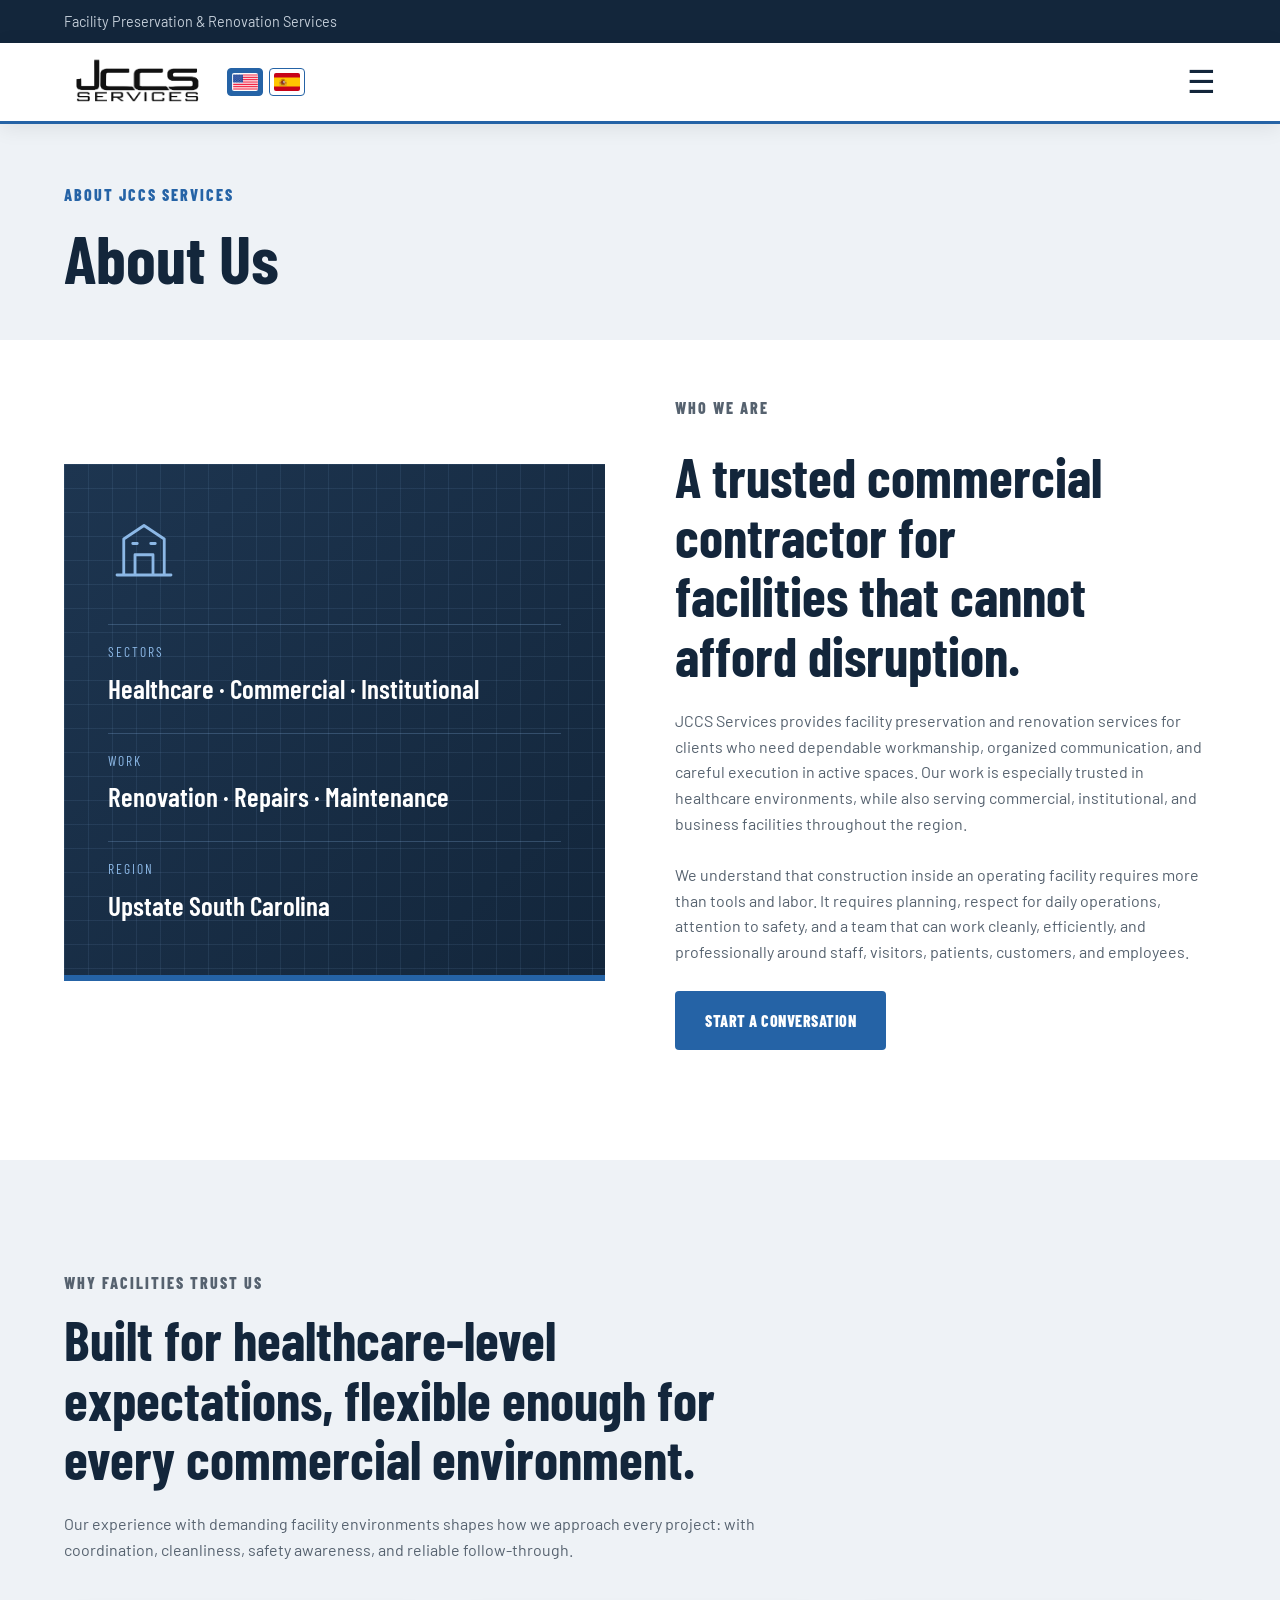
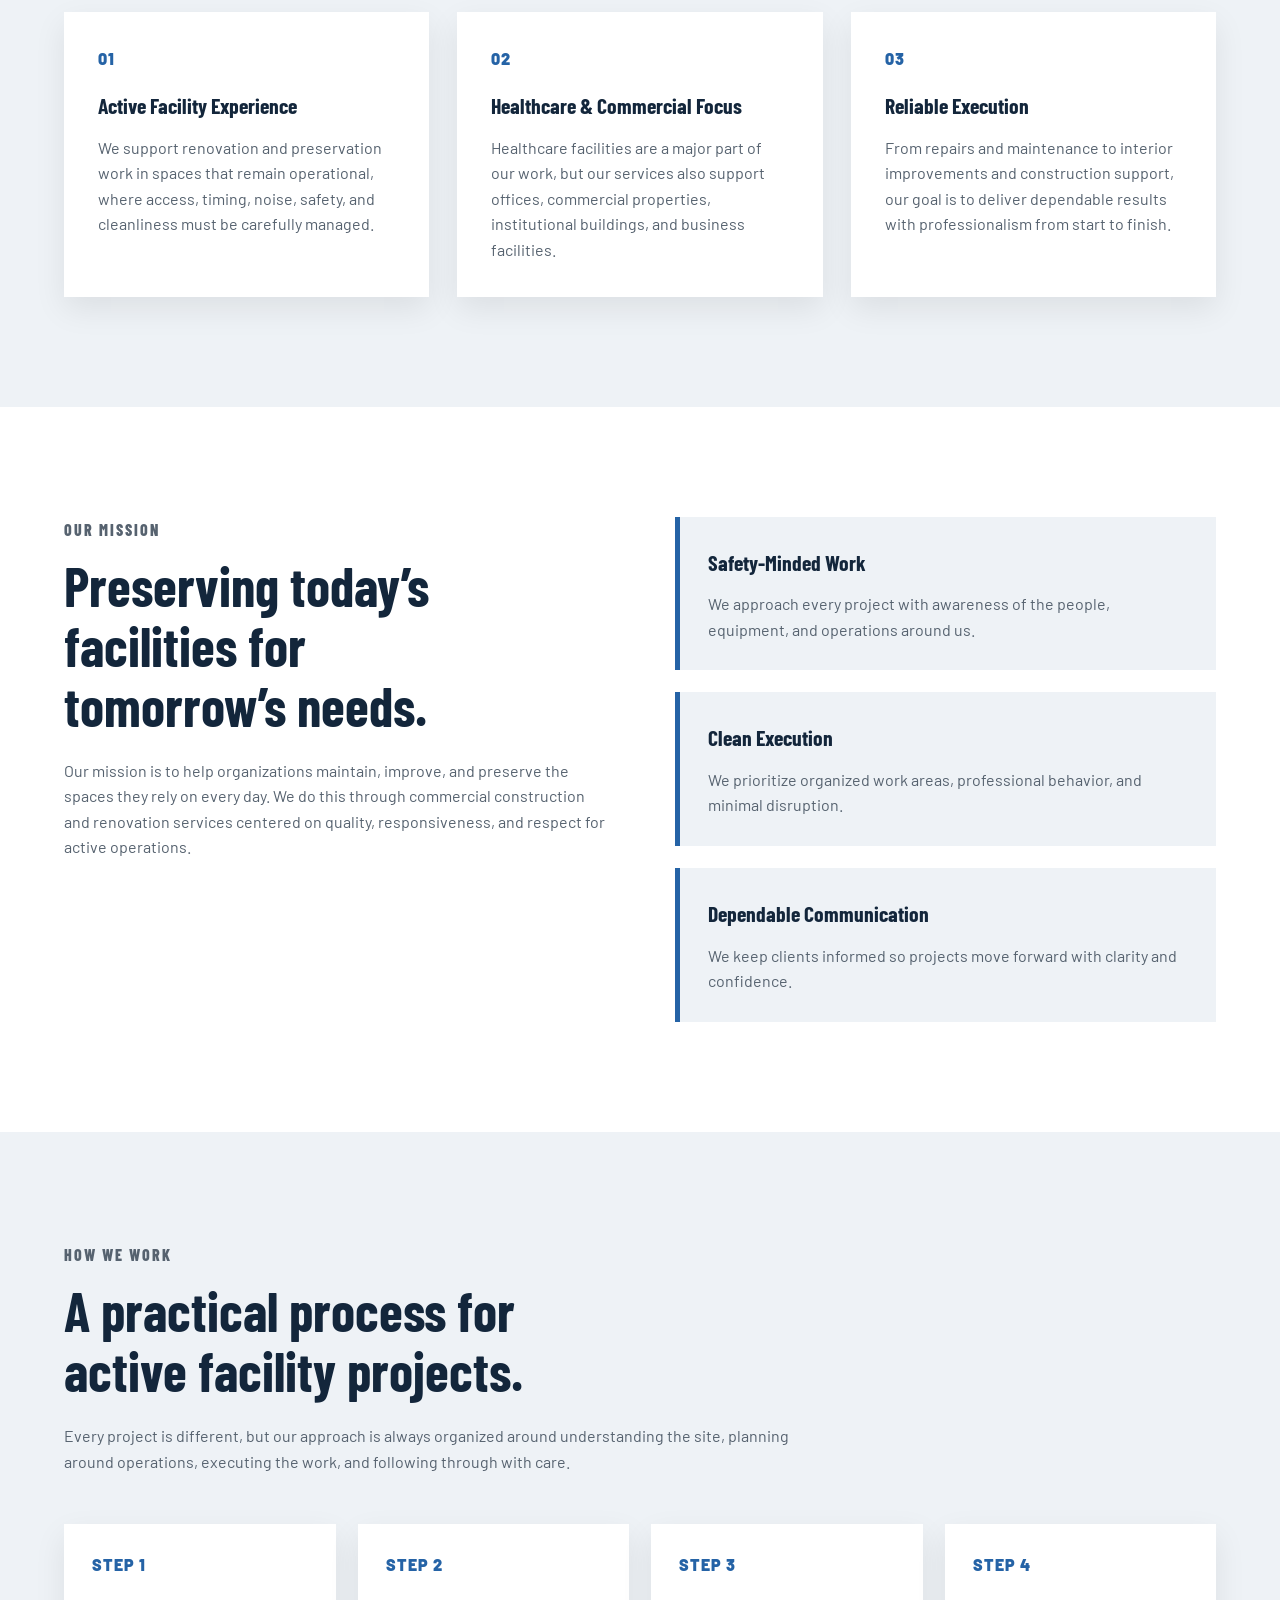
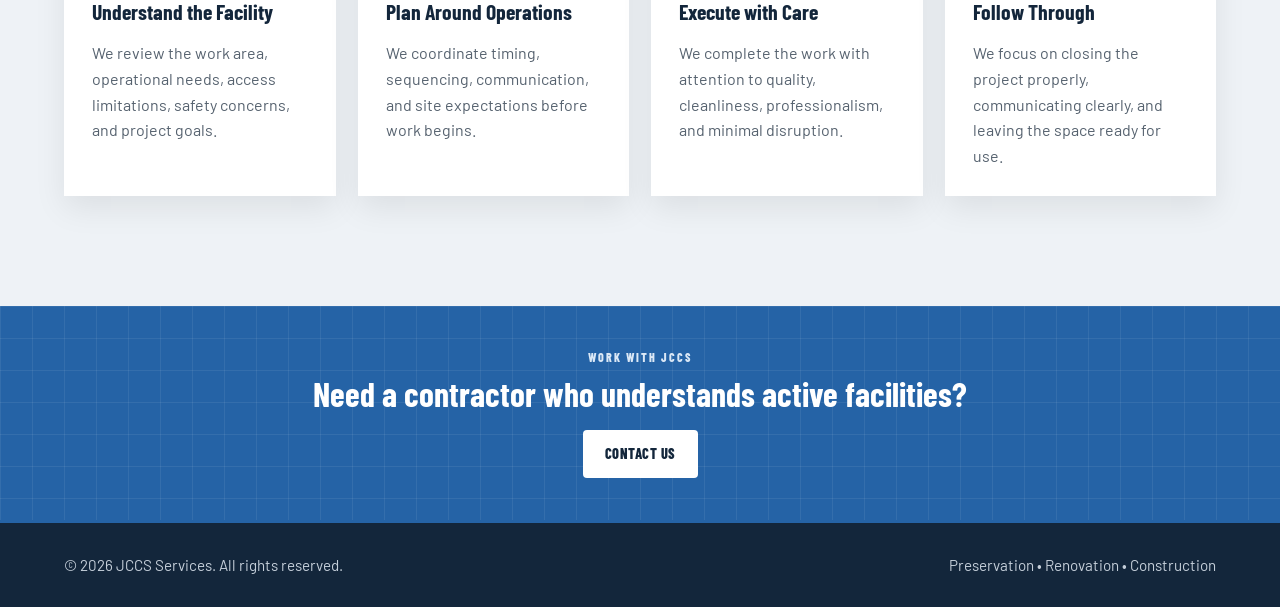
==== about/index.html @ e644e7e0 "Clean page URLs: /about/, /services/, /projects/, /contact/ Move each page into its own folder as in" ====
<!DOCTYPE html>
<html lang="en">
<head>
    <meta charset="UTF-8">
    <meta http-equiv="X-UA-Compatible" content="IE=edge">
    <meta name="viewport" content="width=device-width, initial-scale=1.0">
    <meta name="description" content="Learn about JCCS Services, a South Carolina commercial contractor specializing in facility preservation, renovation, and construction support for healthcare, commercial, and institutional clients.">
    <title>About | JCCS Services</title>
    <link rel="preconnect" href="https://fonts.googleapis.com">
    <link rel="preconnect" href="https://fonts.gstatic.com" crossorigin>
    <link rel="stylesheet" href="https://fonts.googleapis.com/css2?family=Barlow:wght@400;500;600&family=Barlow+Condensed:wght@600;700&display=swap">
    <link rel="stylesheet" href="/css/style.css">
</head>
<body>

    <!-- Top Bar -->
    <div class="top-bar">
        <div class="container top-bar-content">
            <p data-en="Facility Preservation & Renovation Services" data-es="Servicios de Preservación y Renovación de Instalaciones">Facility Preservation & Renovation Services</p>
        </div>
    </div>

    <!-- Header / Navigation -->
    <header class="site-header">
        <div class="container nav-wrapper">
            <div class="brand-area" style="display: flex; align-items: center; gap: 18px;">
                <a href="/" class="logo">
                    <img src="/imagenes/logo_jccs.jpg" alt="JCCS Services logo">
                </a>

                <div class="language-switcher" aria-label="Language selector" style="display: flex; align-items: center; gap: 6px;">
                    <button type="button" class="language-btn active" data-lang="en" aria-label="Switch to English" style="border: 1px solid #2563a6; background: #2563a6; padding: 4px; cursor: pointer; border-radius: 4px; display: flex; align-items: center; justify-content: center;">
                        <img src="/imagenes/us_flag.png" alt="English" style="width: 26px; height: 18px; object-fit: cover; display: block; border-radius: 2px;">
                    </button>
                    <button type="button" class="language-btn" data-lang="es" aria-label="Cambiar a español" style="border: 1px solid #2563a6; background: #ffffff; padding: 4px; cursor: pointer; border-radius: 4px; display: flex; align-items: center; justify-content: center;">
                        <img src="/imagenes/spain_flag.png" alt="Español" style="width: 26px; height: 18px; object-fit: cover; display: block; border-radius: 2px;">
                    </button>
                </div>
            </div>

            <nav class="nav-menu" id="nav-menu">
                <a href="/about/" class="active" data-en="About" data-es="Nosotros">About</a>
                <a href="/services/" data-en="Services" data-es="Servicios">Services</a>
                <a href="/projects/" data-en="Projects" data-es="Proyectos">Projects</a>
                <a href="/contact/" data-en="Contact" data-es="Contacto">Contact</a>
            </nav>

            <button class="menu-toggle" id="menu-toggle" aria-label="Open navigation menu">
                ☰
            </button>
        </div>
    </header>
    
    <main>
        <!-- About Page Title -->
        <section class="page-title-section about-title-section">
            <div class="container page-title-content">
                <p class="section-label" data-en="About JCCS Services" data-es="Sobre JCCS Services">About JCCS Services</p>
                <h1 data-en="About Us" data-es="Sobre Nosotros">About Us</h1>
            </div>
        </section>
        <!-- Company Overview -->
        <section class="section about-company-section">
            <div class="container two-column">
                <div class="image-block">
                <div class="facility-panel" aria-hidden="true">
                    <svg class="facility-panel-icon" viewBox="0 0 64 64" fill="none" stroke="currentColor" stroke-width="2.5" stroke-linecap="round" stroke-linejoin="round"><path d="M8 56h48M14 56V24l18-12 18 12v32M24 56V38h16v18M22 28h4M38 28h4"/></svg>
                    <dl>
                        <div><dt data-en="Sectors" data-es="Sectores">Sectors</dt><dd data-en="Healthcare · Commercial · Institutional" data-es="Salud · Comercial · Institucional">Healthcare · Commercial · Institutional</dd></div>
                        <div><dt data-en="Work" data-es="Trabajos">Work</dt><dd data-en="Renovation · Repairs · Maintenance" data-es="Renovación · Reparaciones · Mantenimiento">Renovation · Repairs · Maintenance</dd></div>
                        <div><dt data-en="Region" data-es="Región">Region</dt><dd data-en="Upstate South Carolina" data-es="Upstate de Carolina del Sur">Upstate South Carolina</dd></div>
                    </dl>
                </div>
                </div>

                <div class="text-block">
                    <p class="section-label" data-en="Who We Are" data-es="Quiénes Somos">Who We Are</p>
                    <h2 data-en="A trusted commercial contractor for facilities that cannot afford disruption." data-es="Un contratista comercial confiable para instalaciones que no pueden permitirse interrupciones.">A trusted commercial contractor for facilities that cannot afford disruption.</h2>
                    <p data-en="JCCS Services provides facility preservation and renovation services for clients who need dependable workmanship, organized communication, and careful execution in active spaces. Our work is especially trusted in healthcare environments, while also serving commercial, institutional, and business facilities throughout the region." data-es="JCCS Services ofrece servicios de preservación y renovación de instalaciones para clientes que necesitan trabajo confiable, comunicación organizada y ejecución cuidadosa en espacios activos. Nuestro trabajo es especialmente valorado en entornos de salud, mientras también servimos instalaciones comerciales, institucionales y empresariales en toda la región.">
                        JCCS Services provides facility preservation and renovation services for clients who need
                        dependable workmanship, organized communication, and careful execution in active spaces.
                        Our work is especially trusted in healthcare environments, while also serving commercial,
                        institutional, and business facilities throughout the region.
                    </p>
                    <p data-en="We understand that construction inside an operating facility requires more than tools and labor. It requires planning, respect for daily operations, attention to safety, and a team that can work cleanly, efficiently, and professionally around staff, visitors, patients, customers, and employees." data-es="Entendemos que la construcción dentro de una instalación en operación requiere más que herramientas y mano de obra. Requiere planeación, respeto por las operaciones diarias, atención a la seguridad y un equipo que pueda trabajar de forma limpia, eficiente y profesional alrededor de personal, visitantes, pacientes, clientes y empleados.">
                        We understand that construction inside an operating facility requires more than tools and labor.
                        It requires planning, respect for daily operations, attention to safety, and a team that can work
                        cleanly, efficiently, and professionally around staff, visitors, patients, customers, and employees.
                    </p>
                    <a href="/contact/" class="btn btn-primary" data-en="Start a Conversation" data-es="Iniciar una Conversación">Start a Conversation</a>
                </div>
            </div>
        </section>

        <!-- Positioning / Proof -->
        <section class="section about-proof-section">
            <div class="container">
                <div class="section-heading">
                    <p class="section-label" data-en="Why Facilities Trust Us" data-es="Por Qué las Instalaciones Confían en Nosotros">Why Facilities Trust Us</p>
                    <h2 data-en="Built for healthcare-level expectations, flexible enough for every commercial environment." data-es="Preparados para expectativas de nivel hospitalario, con flexibilidad para todo entorno comercial.">Built for healthcare-level expectations, flexible enough for every commercial environment.</h2>
                    <p data-en="Our experience with demanding facility environments shapes how we approach every project: with coordination, cleanliness, safety awareness, and reliable follow-through." data-es="Nuestra experiencia en entornos exigentes define cómo abordamos cada proyecto: con coordinación, limpieza, conciencia de seguridad y seguimiento confiable.">
                        Our experience with demanding facility environments shapes how we approach every project:
                        with coordination, cleanliness, safety awareness, and reliable follow-through.
                    </p>
                </div>

                <div class="about-proof-grid">
                    <article class="about-proof-card">
                        <span>01</span>
                        <h3 data-en="Active Facility Experience" data-es="Experiencia en Instalaciones Activas">Active Facility Experience</h3>
                        <p data-en="We support renovation and preservation work in spaces that remain operational, where access, timing, noise, safety, and cleanliness must be carefully managed." data-es="Apoyamos trabajos de renovación y preservación en espacios que siguen operando, donde el acceso, los tiempos, el ruido, la seguridad y la limpieza deben manejarse cuidadosamente.">
                            We support renovation and preservation work in spaces that remain operational, where access,
                            timing, noise, safety, and cleanliness must be carefully managed.
                        </p>
                    </article>

                    <article class="about-proof-card">
                        <span>02</span>
                        <h3 data-en="Healthcare & Commercial Focus" data-es="Enfoque en Salud y Espacios Comerciales">Healthcare & Commercial Focus</h3>
                        <p data-en="Healthcare facilities are a major part of our work, but our services also support offices, commercial properties, institutional buildings, and business facilities." data-es="Las instalaciones de salud son una parte importante de nuestro trabajo, pero nuestros servicios también apoyan oficinas, propiedades comerciales, edificios institucionales e instalaciones empresariales.">
                            Healthcare facilities are a major part of our work, but our services also support offices,
                            commercial properties, institutional buildings, and business facilities.
                        </p>
                    </article>

                    <article class="about-proof-card">
                        <span>03</span>
                        <h3 data-en="Reliable Execution" data-es="Ejecución Confiable">Reliable Execution</h3>
                        <p data-en="From repairs and maintenance to interior improvements and construction support, our goal is to deliver dependable results with professionalism from start to finish." data-es="Desde reparaciones y mantenimiento hasta mejoras interiores y apoyo en construcción, nuestro objetivo es entregar resultados confiables con profesionalismo de principio a fin.">
                            From repairs and maintenance to interior improvements and construction support, our goal is
                            to deliver dependable results with professionalism from start to finish.
                        </p>
                    </article>
                </div>
            </div>
        </section>

        <!-- Mission / Values -->
        <section class="section mission-section">
            <div class="container mission-grid">
                <div>
                    <p class="section-label" data-en="Our Mission" data-es="Nuestra Misión">Our Mission</p>
                    <h2 data-en="Preserving today’s facilities for tomorrow’s needs." data-es="Preservamos las instalaciones de hoy para las necesidades del mañana.">Preserving today’s facilities for tomorrow’s needs.</h2>
                    <p data-en="Our mission is to help organizations maintain, improve, and preserve the spaces they rely on every day. We do this through commercial construction and renovation services centered on quality, responsiveness, and respect for active operations." data-es="Nuestra misión es ayudar a las organizaciones a mantener, mejorar y preservar los espacios de los que dependen cada día. Lo hacemos mediante servicios de construcción y renovación comercial centrados en calidad, capacidad de respuesta y respeto por las operaciones activas.">
                        Our mission is to help organizations maintain, improve, and preserve the spaces they rely on
                        every day. We do this through commercial construction and renovation services centered on
                        quality, responsiveness, and respect for active operations.
                    </p>
                </div>

                <div class="values-list">
                    <article>
                        <h3 data-en="Safety-Minded Work" data-es="Trabajo Enfocado en la Seguridad">Safety-Minded Work</h3>
                        <p data-en="We approach every project with awareness of the people, equipment, and operations around us." data-es="Abordamos cada proyecto con conciencia de las personas, equipos y operaciones que nos rodean.">We approach every project with awareness of the people, equipment, and operations around us.</p>
                    </article>

                    <article>
                        <h3 data-en="Clean Execution" data-es="Ejecución Limpia">Clean Execution</h3>
                        <p data-en="We prioritize organized work areas, professional behavior, and minimal disruption." data-es="Priorizamos áreas de trabajo organizadas, comportamiento profesional y mínima interrupción.">We prioritize organized work areas, professional behavior, and minimal disruption.</p>
                    </article>

                    <article>
                        <h3 data-en="Dependable Communication" data-es="Comunicación Confiable">Dependable Communication</h3>
                        <p data-en="We keep clients informed so projects move forward with clarity and confidence." data-es="Mantenemos a los clientes informados para que los proyectos avancen con claridad y confianza.">We keep clients informed so projects move forward with clarity and confidence.</p>
                    </article>
                </div>
            </div>
        </section>

        <!-- Process -->
        <section class="section process-section">
            <div class="container">
                <div class="section-heading">
                    <p class="section-label" data-en="How We Work" data-es="Cómo Trabajamos">How We Work</p>
                    <h2 data-en="A practical process for active facility projects." data-es="Un proceso práctico para proyectos en instalaciones activas.">A practical process for active facility projects.</h2>
                    <p data-en="Every project is different, but our approach is always organized around understanding the site, planning around operations, executing the work, and following through with care." data-es="Cada proyecto es diferente, pero nuestro enfoque siempre se organiza alrededor de entender el sitio, planear alrededor de las operaciones, ejecutar el trabajo y hacer seguimiento con cuidado.">
                        Every project is different, but our approach is always organized around understanding the site,
                        planning around operations, executing the work, and following through with care.
                    </p>
                </div>

                <div class="process-grid">
                    <article class="process-step">
                        <span data-en="Step 1" data-es="Paso 1">Step 1</span>
                        <h3 data-en="Understand the Facility" data-es="Entender la Instalación">Understand the Facility</h3>
                        <p data-en="We review the work area, operational needs, access limitations, safety concerns, and project goals." data-es="Revisamos el área de trabajo, las necesidades operativas, las limitaciones de acceso, las preocupaciones de seguridad y los objetivos del proyecto.">We review the work area, operational needs, access limitations, safety concerns, and project goals.</p>
                    </article>

                    <article class="process-step">
                        <span data-en="Step 2" data-es="Paso 2">Step 2</span>
                        <h3 data-en="Plan Around Operations" data-es="Planear Alrededor de las Operaciones">Plan Around Operations</h3>
                        <p data-en="We coordinate timing, sequencing, communication, and site expectations before work begins." data-es="Coordinamos tiempos, secuencia, comunicación y expectativas del sitio antes de iniciar el trabajo.">We coordinate timing, sequencing, communication, and site expectations before work begins.</p>
                    </article>

                    <article class="process-step">
                        <span data-en="Step 3" data-es="Paso 3">Step 3</span>
                        <h3 data-en="Execute with Care" data-es="Ejecutar con Cuidado">Execute with Care</h3>
                        <p data-en="We complete the work with attention to quality, cleanliness, professionalism, and minimal disruption." data-es="Completamos el trabajo con atención a la calidad, limpieza, profesionalismo y mínima interrupción.">We complete the work with attention to quality, cleanliness, professionalism, and minimal disruption.</p>
                    </article>

                    <article class="process-step">
                        <span data-en="Step 4" data-es="Paso 4">Step 4</span>
                        <h3 data-en="Follow Through" data-es="Hacer Seguimiento">Follow Through</h3>
                        <p data-en="We focus on closing the project properly, communicating clearly, and leaving the space ready for use." data-es="Nos enfocamos en cerrar el proyecto correctamente, comunicar con claridad y dejar el espacio listo para su uso.">We focus on closing the project properly, communicating clearly, and leaving the space ready for use.</p>
                    </article>
                </div>
            </div>
        </section>

        <!-- CTA -->
        <section class="cta-section services-fit-cta">
            <div class="container cta-content">
                <div>
                    <p class="section-label" data-en="Work With JCCS" data-es="Trabaje con JCCS">Work With JCCS</p>
                    <h2 data-en="Need a contractor who understands active facilities?" data-es="¿Necesita un contratista que entienda instalaciones activas?">Need a contractor who understands active facilities?</h2>
                    <a href="/contact/" class="btn btn-primary" data-en="Contact Us" data-es="Contáctenos">Contact Us</a>
                </div>
            </div>
        </section>
    </main>

    <!-- Footer -->
    <footer class="site-footer">
        <div class="container footer-content">
            <p data-en="© 2026 JCCS Services. All rights reserved." data-es="© 2026 JCCS Services. Todos los derechos reservados.">&copy; 2026 JCCS Services. All rights reserved.</p>
            <p data-en="Preservation • Renovation • Construction" data-es="Preservación • Renovación • Construcción">Preservation • Renovation • Construction</p>
        </div>
    </footer>

    <script>
        const languageButtons = document.querySelectorAll('.language-btn');
        const translatableElements = document.querySelectorAll('[data-en][data-es]');

        function setLanguage(language) {
            document.documentElement.lang = language;

            translatableElements.forEach((element) => {
                element.textContent = element.dataset[language];
            });

            languageButtons.forEach((button) => {
                const isActive = button.dataset.lang === language;
                button.classList.toggle('active', isActive);
                button.style.background = isActive ? '#2563a6' : '#ffffff';
            });

            localStorage.setItem('jccs-language', language);
        }

        languageButtons.forEach((button) => {
            button.addEventListener('click', () => {
                setLanguage(button.dataset.lang);
            });
        });

        setLanguage(localStorage.getItem('jccs-language') || 'en');
    </script>

    <script src="/js/main.js"></script>
</body>
</html>
---- css/style.css ----
/* ================================
   JCCS Services Website Styles
   Theme: structural-steel blue + concrete gray
   ================================ */

:root {
    --navy: #13263b;         /* dark bands, headings, footer */
    --navy-2: #1d3550;       /* raised surfaces on dark */
    --accent: #2563a6;       /* steel blue: buttons, labels, rules */
    --accent-hover: #1c4f87;
    --accent-on-dark: #8cb8e6; /* blue that stays readable on navy */
    --text: #1f2a36;
    --muted: #56626f;
    --steel-light: #c4ced9;
    --line: #dde3ea;
    --surface: #eef2f6;      /* concrete gray section background */
    --font-body: "Barlow", "Helvetica Neue", Arial, sans-serif;
    --font-display: "Barlow Condensed", "Arial Narrow", Arial, sans-serif;
}

* {
    margin: 0;
    padding: 0;
    box-sizing: border-box;
}

html {
    scroll-behavior: smooth;
}

body {
    font-family: var(--font-body);
    color: var(--text);
    background-color: #ffffff;
    line-height: 1.6;
}

img {
    max-width: 100%;
    display: block;
}

a {
    color: inherit;
}

.container {
    width: min(1180px, 90%);
    margin: 0 auto;
}

/* ================================
   Top Bar
   ================================ */

.top-bar {
    background-color: var(--navy);
    color: #ffffff;
    font-size: 0.9rem;
    padding: 10px 0;
}

.top-bar-content {
    display: flex;
    justify-content: space-between;
    align-items: center;
    gap: 20px;
}

/* ================================
   Header / Navigation
   ================================ */

.site-header {
    position: sticky;
    top: 0;
    z-index: 1000;
    background-color: #ffffff;
    box-shadow: 0 4px 20px rgba(0, 0, 0, 0.08);
}

.nav-wrapper {
    min-height: 78px;
    display: flex;
    align-items: center;
    justify-content: space-between;
    gap: 30px;
}

.logo {
    display: flex;
    align-items: center;
    text-decoration: none;
}

.logo img {
    height: 52px;
    width: auto;
    display: block;
}

.nav-menu {
    display: flex;
    align-items: center;
    gap: 28px;
}

.nav-menu a {
    color: var(--text);
    text-decoration: none;
    font-weight: 700;
    font-size: 0.95rem;
    transition: color 0.25s ease;
}

.nav-menu a:hover,
.nav-menu a.active {
    color: var(--accent);
}

.nav-menu .portal-link {
    color: var(--navy);
    background-color: var(--accent);
    border: 2px solid var(--accent);
    padding: 10px 18px;
    border-radius: 4px;
    box-shadow: 0 4px 12px rgba(37, 99, 166, 0.25);
}

.nav-menu .portal-link:hover {
    color: #ffffff;
    background-color: var(--navy);
    border-color: var(--navy);
}

.menu-toggle {
    display: none;
    background: none;
    border: none;
    color: var(--navy);
    font-size: 2rem;
    cursor: pointer;
}

/* ================================
   Buttons
   ================================ */

.btn {
    display: inline-block;
    padding: 15px 28px;
    border-radius: 4px;
    border: 2px solid transparent;
    font-weight: 800;
    text-decoration: none;
    cursor: pointer;
    transition: all 0.25s ease;
}

.btn-primary {
    background-color: var(--accent);
    color: var(--navy);
}

.btn-primary:hover {
    background-color: var(--accent-hover);
    color: var(--navy);
}

.btn-secondary {
    background-color: transparent;
    color: #ffffff;
    border-color: #ffffff;
}

.btn-secondary:hover {
    background-color: #ffffff;
    color: var(--navy);
}

/* ================================
   Hero Sections
   ================================ */

.hero {
    position: relative;
    min-height: 0;
    padding-block: 120px 130px;
    display: flex;
    align-items: center;
    color: #ffffff;
    background:
        linear-gradient(rgba(140, 184, 230, 0.08) 1px, transparent 1px) 0 0 / 40px 40px,
        linear-gradient(90deg, rgba(140, 184, 230, 0.08) 1px, transparent 1px) 0 0 / 40px 40px,
        radial-gradient(ellipse at 85% 20%, rgba(37, 99, 166, 0.45), transparent 60%),
        var(--navy);
}

.hero-content {
    max-width: 760px;
}

.eyebrow,
.section-label {
    color: var(--accent);
    font-weight: 800;
    text-transform: uppercase;
    letter-spacing: 1.5px;
    margin-bottom: 14px;
}

.hero h1 {
    font-size: clamp(2.8rem, 6vw, 5rem);
    line-height: 1.05;
    margin-bottom: 24px;
    max-width: 850px;
}

.hero p:not(.eyebrow) {
    max-width: 640px;
    color: var(--line);
    font-size: 1.15rem;
    margin-bottom: 34px;
}

.hero-buttons {
    display: flex;
    flex-wrap: wrap;
    gap: 16px;
}

.page-hero {
    min-height: 0;
    padding-block: 90px;
    display: flex;
    align-items: center;
    color: #ffffff;
    background:
        linear-gradient(rgba(140, 184, 230, 0.08) 1px, transparent 1px) 0 0 / 40px 40px,
        linear-gradient(90deg, rgba(140, 184, 230, 0.08) 1px, transparent 1px) 0 0 / 40px 40px,
        radial-gradient(ellipse at 85% 20%, rgba(37, 99, 166, 0.45), transparent 60%),
        var(--navy);
}

.page-hero-content {
    max-width: 850px;
}

.page-hero h1 {
    font-size: clamp(2.7rem, 6vw, 4.8rem);
    line-height: 1.05;
    margin-bottom: 24px;
}

.page-hero p:not(.eyebrow) {
    max-width: 720px;
    color: var(--line);
    font-size: 1.15rem;
}

/* ================================
   Trusted Clients
   ================================ */

.trusted-clients {
    position: relative;
    z-index: 5;
    background-color: #ffffff;
    padding: 95px 0 105px;
    border-bottom: 1px solid var(--line);
    overflow: hidden;
}

.trusted-clients-content {
    text-align: center;
}

.trusted-clients .section-label {
    margin-bottom: 18px;
}

.trusted-clients h2 {
    max-width: 980px;
    margin: 0 auto 20px;
    color: var(--navy);
    font-size: clamp(2.1rem, 4.8vw, 4.2rem);
    line-height: 1.05;
    letter-spacing: -2px;
}

.trusted-clients-content > p:not(.section-label) {
    max-width: 850px;
    margin: 0 auto 64px;
    color: var(--muted);
    font-size: 1.15rem;
    line-height: 1.7;
}

 .client-logo-carousel {
    width: 100%;
    overflow: hidden;
    position: relative;
    padding: 12px 0;
}

.client-logo-carousel::before,
.client-logo-carousel::after {
    content: "";
    position: absolute;
    top: 0;
    width: 90px;
    height: 100%;
    z-index: 2;
    pointer-events: none;
}

.client-logo-carousel::before {
    left: 0;
    background: linear-gradient(to right, #ffffff, rgba(255, 255, 255, 0));
}

.client-logo-carousel::after {
    right: 0;
    background: linear-gradient(to left, #ffffff, rgba(255, 255, 255, 0));
}

.client-logo-track {
    display: flex;
    align-items: center;
    gap: clamp(34px, 5vw, 72px);
    width: max-content;
    animation: client-logo-scroll 30s linear infinite;
}

.client-logo-carousel:hover .client-logo-track {
    animation-play-state: paused;
}

.client-logo-item {
    flex: 0 0 auto;
    width: 190px;
    height: 92px;
    display: flex;
    align-items: center;
    justify-content: center;
    padding: 18px 22px;
    background-color: #ffffff;
    border: 1px solid var(--line);
    border-radius: 12px;
    box-shadow: 0 10px 24px rgba(0, 0, 0, 0.06);
}

.client-logo-item img {
    max-width: 100%;
    max-height: 58px;
    width: auto;
    height: auto;
    object-fit: contain;
    opacity: 1;
    transition: transform 0.25s ease;
}

.client-logo-item:hover img {
    transform: scale(1.04);
}

@keyframes client-logo-scroll {
    from {
        transform: translateX(0);
    }

    to {
        transform: translateX(-50%);
    }
}

/* ================================
   General Sections
   ================================ */

.section {
    padding: 110px 0;
}

.section-heading {
    max-width: 760px;
    margin-bottom: 50px;
}

.section-heading h2,
.text-block h2,
.cta-content h2,
.mission-grid h2 {
    font-size: clamp(2.1rem, 5vw, 3.4rem);
    line-height: 1.1;
    margin-bottom: 22px;
    color: var(--navy);
}

.section-heading p,
.text-block p,
.mission-grid p {
    color: var(--muted);
}

.two-column {
    display: grid;
    grid-template-columns: 1fr 1fr;
    gap: 70px;
    align-items: center;
}

.image-block img {
    width: 100%;
    height: 520px;
    object-fit: cover;
    border-radius: 2px;
}

.text-block p {
    margin-bottom: 26px;
}

/* ================================
   Services Preview
   ================================ */

.services-preview {
    background-color: var(--surface);
}

.cards-grid {
    display: grid;
    grid-template-columns: repeat(3, 1fr);
    gap: 28px;
}

.service-card {
    background-color: #ffffff;
    box-shadow: 0 12px 30px rgba(0, 0, 0, 0.08);
    transition: transform 0.25s ease, box-shadow 0.25s ease;
}

.service-card:hover {
    transform: translateY(-8px);
    box-shadow: 0 18px 38px rgba(0, 0, 0, 0.12);
}

.service-card img {
    width: 100%;
    height: 240px;
    object-fit: cover;
}

.card-content {
    padding: 30px;
}

.card-content h3 {
    font-size: 1.4rem;
    margin-bottom: 12px;
    color: var(--navy);
}

.card-content p {
    color: var(--muted);
}

.center-button {
    text-align: center;
    margin-top: 44px;
}

/* ================================
   Services Page
   ================================ */

.services-page-section {
    background-color: #ffffff;
}

.services-square-grid {
    display: grid;
    grid-template-columns: repeat(3, 1fr);
    gap: 28px;
}

.service-square {
    min-height: 210px;
    display: flex;
    align-items: flex-end;
    justify-content: flex-start;
    padding: 30px;
    background:
        linear-gradient(rgba(13, 29, 47, 0.2), rgba(13, 29, 47, 0.8)),
        linear-gradient(135deg, var(--navy-2), var(--navy));
    border: 1px solid var(--text);
    color: #ffffff;
    text-decoration: none;
    position: relative;
    overflow: hidden;
    transition: transform 0.25s ease, border-color 0.25s ease, box-shadow 0.25s ease;
}

.service-square::before {
    content: "";
    position: absolute;
    top: 0;
    left: 0;
    width: 6px;
    height: 100%;
    background-color: var(--accent);
    transform: scaleY(0);
    transform-origin: bottom;
    transition: transform 0.25s ease;
}

.service-square:hover {
    transform: translateY(-8px);
    border-color: var(--accent);
    box-shadow: 0 18px 38px rgba(0, 0, 0, 0.16);
}

.service-square:hover::before {
    transform: scaleY(1);
}

.service-square span {
    position: relative;
    z-index: 1;
    font-size: 1.45rem;
    font-weight: 900;
    line-height: 1.15;
    max-width: 220px;
}

.service-square {
    font-family: inherit;
    cursor: pointer;
    text-align: left;
}

.service-popup {
    display: none;
    margin-top: 46px;
}

.service-popup.active {
    display: block;
}

.service-popup-card {
    position: relative;
    max-width: 860px;
    margin: 0 auto;
    background-color: #ffffff;
    border-left: 6px solid var(--accent);
    box-shadow: 0 18px 42px rgba(0, 0, 0, 0.14);
    padding: 38px;
}

.service-popup-close {
    position: absolute;
    top: 18px;
    right: 18px;
    width: 38px;
    height: 38px;
    border-radius: 50%;
    border: 2px solid var(--accent);
    background-color: #ffffff;
    color: var(--navy);
    font-size: 1.6rem;
    line-height: 1;
    cursor: pointer;
    display: flex;
    align-items: center;
    justify-content: center;
    transition: background-color 0.25s ease, color 0.25s ease;
}

.service-popup-close:hover {
    background-color: var(--accent);
    color: var(--navy);
}

.service-popup-card h3 {
    color: var(--navy);
    font-size: clamp(1.8rem, 4vw, 2.8rem);
    line-height: 1.1;
    margin-bottom: 18px;
    padding-right: 42px;
}

.service-popup-card p:not(.section-label) {
    color: var(--muted);
    font-size: 1.08rem;
    max-width: 760px;
    margin-bottom: 28px;
}

.service-popup-card img {
    width: 100%;
    height: 320px;
    object-fit: cover;
    border-radius: 4px;
}

.service-details-section {
    background-color: var(--surface);
}

.service-details-grid {
    display: grid;
    grid-template-columns: repeat(2, 1fr);
    gap: 28px;
}

.service-detail-card {
    background-color: #ffffff;
    padding: 34px;
    border-left: 5px solid var(--accent);
    box-shadow: 0 12px 30px rgba(0, 0, 0, 0.08);
    scroll-margin-top: 110px;
    transition: transform 0.25s ease, box-shadow 0.25s ease;
}

.service-detail-card:hover {
    transform: translateY(-6px);
    box-shadow: 0 18px 38px rgba(0, 0, 0, 0.12);
}

.service-detail-card h3 {
    font-size: 1.45rem;
    color: var(--navy);
    margin-bottom: 12px;
}

.service-detail-card p {
    color: var(--muted);
}

.services-fit-cta .cta-content {
    justify-content: center;
    text-align: center;
}

.services-fit-cta .cta-content h2 {
    margin-bottom: 26px;
}

/* ================================
   Recent Work
   ================================ */

.recent-work-section {
    background-color: var(--surface);
}

.recent-work-grid {
    display: grid;
    grid-template-columns: repeat(3, 1fr);
    gap: 28px;
}

.recent-work-card {
    background-color: #ffffff;
    box-shadow: 0 12px 30px rgba(0, 0, 0, 0.08);
    overflow: hidden;
    transition: transform 0.25s ease, box-shadow 0.25s ease;
}

.recent-work-card:hover {
    transform: translateY(-8px);
    box-shadow: 0 18px 38px rgba(0, 0, 0, 0.12);
}

.recent-work-image {
    height: 260px;
    background-size: cover;
    background-position: center;
}

.recent-work-healthcare {
}

.recent-work-commercial {
}

.recent-work-institutional {
}

.recent-work-content {
    padding: 30px;
}

.recent-work-content span {
    display: inline-block;
    color: var(--accent);
    font-weight: 800;
    text-transform: uppercase;
    font-size: 0.8rem;
    letter-spacing: 1px;
    margin-bottom: 10px;
}

.recent-work-content h3 {
    font-size: 1.4rem;
    margin-bottom: 12px;
    color: var(--navy);
}

.recent-work-content p {
    color: var(--muted);
}

/* ================================
   Reputation / Reviews
   ================================ */

.reputation-section {
    background-color: var(--navy);
    color: #ffffff;
}

.reputation-section .light-heading h2 {
    color: var(--steel-light);
}

.reputation-section .light-heading p {
    color: #ffffff;
}

.reviews-carousel {
    max-width: 920px;
    margin: 0 auto;
    display: grid;
    grid-template-columns: 56px minmax(0, 1fr) 56px;
    align-items: center;
    gap: 22px;
}

.reviews-carousel-window {
    position: relative;
    min-height: 200px;
    grid-column: 2;
}

.review-slide {
    display: none;
    opacity: 0;
    transform: translateY(14px);
}

.review-slide.active {
    display: block;
    opacity: 1;
    transform: translateY(0);
}

.reviews-carousel .review-card {
    max-width: 720px;
    margin: 0 auto;
}

.reviews-carousel-controls {
    display: contents;
}

.review-arrow {
    width: 50px;
    height: 50px;
    border-radius: 50%;
    border: 2px solid var(--accent);
    background-color: transparent;
    color: var(--accent);
    font-size: 2rem;
    line-height: 1;
    cursor: pointer;
    display: flex;
    align-items: center;
    justify-content: center;
    transition: background-color 0.25s ease, color 0.25s ease, transform 0.25s ease;
}

.review-prev {
    grid-column: 1;
    grid-row: 1;
    justify-self: center;
}

.review-next {
    grid-column: 3;
    grid-row: 1;
    justify-self: center;
}

.review-arrow:hover {
    background-color: var(--accent);
    color: var(--navy);
    transform: translateY(-2px);
}

.review-dots {
    grid-column: 1 / -1;
    grid-row: 2;
    display: flex;
    align-items: center;
    justify-content: center;
    gap: 7px;
    margin-top: 0;
}

.review-dot {
    width: 8px;
    height: 8px;
    border-radius: 50%;
    border: 2px solid var(--accent);
    background-color: transparent;
    cursor: pointer;
    padding: 0;
    transition: background-color 0.25s ease, transform 0.25s ease;
}

.review-dot.active,
.review-dot:hover {
    background-color: var(--accent);
    transform: scale(1.15);
}

.review-card {
    background-color: #ffffff;
    color: var(--navy);
    padding: 26px;
    border-radius: 12px;
    box-shadow: 0 14px 34px rgba(13, 29, 47, 0.2);
    transition: transform 0.25s ease, box-shadow 0.25s ease;
}

.review-card:hover {
    transform: translateY(-8px);
    box-shadow: 0 20px 42px rgba(0, 0, 0, 0.25);
}

.review-header {
    display: flex;
    align-items: center;
    gap: 14px;
    margin-bottom: 18px;
}

.review-header img {
    width: 58px;
    height: 58px;
    border-radius: 50%;
    object-fit: cover;
    background-color: var(--line);
}

.review-header h3 {
    font-size: 1rem;
    margin-bottom: 2px;
    color: var(--navy);
}

.review-header span {
    display: block;
    color: #777777;
    font-size: 0.85rem;
    font-weight: 700;
}

.review-card p {
    color: var(--muted);
    font-size: 0.95rem;
    line-height: 1.65;
}

/* ================================
   About Page
   ================================ */

.about-proof-section,
.process-section {
    background-color: var(--surface);
}

.about-proof-grid {
    display: grid;
    grid-template-columns: repeat(3, 1fr);
    gap: 28px;
}

.about-proof-card {
    background-color: #ffffff;
    padding: 34px;
    box-shadow: 0 12px 30px rgba(0, 0, 0, 0.08);
    transition: transform 0.25s ease, box-shadow 0.25s ease;
}

.about-proof-card:hover {
    transform: translateY(-8px);
    box-shadow: 0 18px 38px rgba(0, 0, 0, 0.12);
}

.about-proof-card span,
.process-step span {
    display: inline-block;
    color: var(--accent);
    font-weight: 900;
    text-transform: uppercase;
    letter-spacing: 1px;
    margin-bottom: 16px;
}

.about-proof-card h3,
.process-step h3,
.values-list h3 {
    color: var(--navy);
    font-size: 1.35rem;
    margin-bottom: 12px;
}

.about-proof-card p,
.process-step p,
.values-list p {
    color: var(--muted);
}

.mission-section {
    background-color: #ffffff;
}

.mission-grid {
    display: grid;
    grid-template-columns: 1fr 1fr;
    gap: 70px;
    align-items: start;
}

.values-list {
    display: grid;
    gap: 22px;
}

.values-list article {
    background-color: var(--surface);
    padding: 28px;
    border-left: 5px solid var(--accent);
}

.process-grid {
    display: grid;
    grid-template-columns: repeat(4, 1fr);
    gap: 22px;
}

.process-step {
    background-color: #ffffff;
    padding: 28px;
    box-shadow: 0 12px 30px rgba(0, 0, 0, 0.08);
}

/* ================================
   CTA Section
   ================================ */

.cta-section {
    background-color: var(--accent);
    color: var(--navy);
    padding: 70px 0;
}

.cta-content {
    display: flex;
    justify-content: space-between;
    align-items: center;
    gap: 30px;
}

.cta-content .section-label {
    color: var(--navy);
}

.cta-content h2 {
    margin-bottom: 0;
}

.cta-section .btn-primary {
    background-color: var(--navy);
    color: #ffffff;
}

.cta-section .btn-primary:hover {
    background-color: #ffffff;
    color: var(--navy);
}

/* ================================
   Footer
   ================================ */

.site-footer {
    background-color: var(--navy);
    color: #ffffff;
    padding: 30px 0;
}

.footer-content {
    display: flex;
    justify-content: space-between;
    align-items: center;
    gap: 20px;
    font-size: 0.95rem;
}

/* ================================
   Responsive Design
   ================================ */

@media (max-width: 900px) {
    .top-bar-content,
    .footer-content,
    .cta-content {
        flex-direction: column;
        align-items: flex-start;
    }

    .nav-menu {
        position: absolute;
        top: 78px;
        left: 0;
        width: 100%;
        display: none;
        flex-direction: column;
        align-items: flex-start;
        gap: 18px;
        background-color: #ffffff;
        padding: 24px 5%;
        box-shadow: 0 12px 28px rgba(0, 0, 0, 0.1);
    }

    .nav-menu.active {
        display: flex;
    }

    .nav-menu .portal-link {
        width: 100%;
        text-align: center;
    }

    .menu-toggle {
        display: block;
    }

    .hero {
        min-height: 680px;
    }

    .page-hero {
        min-height: 460px;
    }

    .two-column,
    .cards-grid,
    .recent-work-grid,
    .about-proof-grid,
    .mission-grid,
    .process-grid,
    .services-square-grid,
    .service-details-grid {
        grid-template-columns: 1fr;
    }

    .reviews-carousel-window {
        min-height: 250px;
    }

    .trusted-clients {
        padding: 80px 0 90px;
    }

    .client-logo-item {
        width: 170px;
        height: 84px;
    }

    .image-block img {
        height: 380px;
    }
}

@media (max-width: 600px) {
    .container {
        width: 92%;
    }

    .top-bar {
        font-size: 0.8rem;
    }

    .logo img {
        height: 48px;
        width: auto;
        max-height: 48px;
    }

    .hero {
        min-height: 620px;
    }

    .hero h1 {
        font-size: 2.45rem;
    }

    .hero .eyebrow {
        margin-top: 28px;
    }
    .hero p:not(.eyebrow) {
        font-size: 1rem;
    }

    .page-hero h1 {
        font-size: 2.45rem;
    }

    .page-hero p:not(.eyebrow) {
        font-size: 1rem;
    }

    .section {
        padding: 80px 0;
    }

    .card-content,
    .recent-work-content,
    .review-card,
    .about-proof-card,
    .values-list article,
    .process-step,
    .service-detail-card {
        padding: 26px;
    }

    .service-square {
        min-height: 170px;
        padding: 26px;
    }

    .service-square span {
        font-size: 1.25rem;
    }

    .service-popup-card {
        padding: 26px;
    }

    .service-popup-close {
        top: 14px;
        right: 14px;
        width: 34px;
        height: 34px;
    }

    .service-popup-card img {
        height: 220px;
    }

    .reviews-carousel-window {
        min-height: 360px;
    }

    .reviews-carousel {
        grid-template-columns: 42px minmax(0, 1fr) 42px;
        gap: 10px;
    }

    .review-arrow {
        width: 42px;
        height: 42px;
        font-size: 1.7rem;
    }

    .recent-work-image {
        height: 220px;
    }

    .trusted-clients {
        padding: 65px 0 75px;
    }

    .trusted-clients h2 {
        letter-spacing: -1px;
    }

    .trusted-clients-content > p:not(.section-label) {
        margin-bottom: 42px;
        font-size: 1rem;
    }

    .client-logo-carousel::before,
    .client-logo-carousel::after {
        width: 40px;
    }

    .client-logo-track {
        gap: 24px;
        animation-duration: 24s;
    }

    .client-logo-item {
        width: 150px;
        height: 76px;
        padding: 14px 18px;
    }

    .client-logo-item img {
        max-height: 46px;
    }

    .btn {
        width: 100%;
        text-align: center;
    }
}
/* Smaller Services CTA */
.services-fit-cta {
    padding: 42px 0;
}

.services-fit-cta .cta-content {
    justify-content: center;
    text-align: center;
}

.services-fit-cta .section-label {
    font-size: 0.75rem;
    margin-bottom: 8px;
}

.services-fit-cta .cta-content h2 {
    font-size: clamp(1.35rem, 3vw, 2.1rem);
    margin-bottom: 18px;
}

.services-fit-cta .btn {
    width: auto;
    padding: 10px 20px;
    font-size: 0.9rem;
}

@media (max-width: 600px) {
    .services-fit-cta {
        padding: 34px 0;
    }

    .services-fit-cta .cta-content h2 {
        font-size: 1.45rem;
        margin-bottom: 16px;
    }

    .services-fit-cta .btn {
        width: auto;
        padding: 10px 18px;
        font-size: 0.85rem;
    }
}
/* Center Services CTA content */
.services-fit-cta .cta-content {
    align-items: center;
}

.services-fit-cta .cta-content > div {
    display: flex;
    flex-direction: column;
    align-items: center;
    text-align: center;
}

.services-fit-cta .btn {
    align-self: center;
}
.services-fit-cta .btn {
    align-self: center;
}

/* Reduce top spacing on Services page */
.services-page-section {
    padding-top: 32px;
}

@media (max-width: 600px) {
    .services-page-section {
        padding-top: 24px;
    }
}
/* Page title section */
.page-title-section {
    padding: 58px 0 48px;
    background-color: var(--surface);
}

.page-title-content {
    text-align: left;
}

.page-title-content h1 {
    color: var(--navy);
    font-size: clamp(2.4rem, 6vw, 4.2rem);
    line-height: 1.05;
    margin: 0;
}

.about-title-section + .about-company-section {
    padding-top: 55px;
}

@media (max-width: 600px) {
    .page-title-section {
        padding: 42px 0 34px;
    }

    .about-title-section + .about-company-section {
        padding-top: 45px;
    }
}

/* ================================
   Contact Page
   ================================ */

.contact-intro-section {
    background-color: #ffffff;
    padding-top: 85px;
}

.contact-intro-grid {
    display: grid;
    grid-template-columns: 1.15fr 0.85fr;
    gap: 60px;
    align-items: start;
}

.contact-intro-text h2,
.contact-form-card h2,
.contact-map-card h2 {
    color: var(--navy);
    font-size: clamp(2rem, 4.5vw, 3.2rem);
    line-height: 1.1;
    margin-bottom: 22px;
}

.contact-intro-text p:not(.section-label),
.contact-map-card p:not(.section-label),
.map-note {
    color: var(--muted);
}

.contact-cards {
    display: grid;
    gap: 22px;
}

.contact-person-card {
    background-color: var(--surface);
    padding: 30px;
    border-left: 5px solid var(--accent);
    box-shadow: 0 12px 30px rgba(0, 0, 0, 0.08);
}

.contact-person-card h3 {
    color: var(--navy);
    font-size: 1.45rem;
    margin-bottom: 16px;
}

.contact-person-card p {
    color: var(--muted);
    margin-bottom: 8px;
}

.contact-person-card a {
    color: var(--navy);
    font-weight: 700;
    text-decoration: none;
}

.contact-person-card a:hover {
    color: var(--accent);
}

.dark-contact-card {
    background-color: var(--navy);
    color: #ffffff;
}

.dark-contact-card h3,
.dark-contact-card p,
.dark-contact-card a {
    color: #ffffff;
}

.dark-contact-card a:hover {
    color: var(--accent);
}

.contact-main-section {
    background-color: var(--surface);
    padding-top: 95px;
}

.contact-main-grid {
    display: grid;
    grid-template-columns: 1fr 1fr;
    gap: 34px;
    align-items: stretch;
}

.contact-form-card,
.contact-map-card {
    background-color: #ffffff;
    padding: 38px;
    box-shadow: 0 14px 34px rgba(0, 0, 0, 0.1);
}

.contact-form {
    display: grid;
    gap: 20px;
}

.form-row {
    display: grid;
    grid-template-columns: 1fr 1fr;
    gap: 18px;
}

.form-group {
    display: flex;
    flex-direction: column;
    gap: 8px;
}

.form-group label {
    color: var(--navy);
    font-weight: 800;
    font-size: 0.92rem;
}

.form-group input,
.form-group textarea {
    width: 100%;
    border: 1px solid var(--line);
    background-color: #ffffff;
    color: var(--navy);
    font: inherit;
    padding: 14px 15px;
    border-radius: 4px;
    outline: none;
    transition: border-color 0.25s ease, box-shadow 0.25s ease;
}

.form-group input:focus,
.form-group textarea:focus {
    border-color: var(--accent);
    box-shadow: 0 0 0 3px rgba(37, 99, 166, 0.18);
}

.form-group textarea {
    resize: vertical;
    min-height: 170px;
}

.contact-form .btn {
    justify-self: start;
}

.contact-map-card {
    display: flex;
    flex-direction: column;
}

.contact-map {
    width: 100%;
    min-height: 410px;
    margin-top: 24px;
    background-color: var(--line);
    border-radius: 4px;
    overflow: hidden;
}

.map-note {
    margin-top: 14px;
    font-size: 0.85rem;
    font-style: italic;
}

@media (max-width: 900px) {
    .contact-intro-grid,
    .contact-main-grid {
        grid-template-columns: 1fr;
    }

    .contact-intro-section {
        padding-top: 70px;
    }

    .contact-map {
        min-height: 360px;
    }
}

@media (max-width: 600px) {
    .contact-intro-section {
        padding-top: 55px;
    }

    .contact-form-card,
    .contact-map-card,
    .contact-person-card {
        padding: 26px;
    }

    .form-row {
        grid-template-columns: 1fr;
    }

    .contact-form .btn {
        justify-self: stretch;
    }

    .contact-map {
        min-height: 300px;
    }
}

/* Right-side mobile navigation popup */
@media (max-width: 900px) {
    .nav-menu {
        left: auto;
        right: 0;
        width: min(360px, 82vw);
        padding: 0;
        gap: 0;
        border-left: 1px solid var(--line);
        box-shadow: -12px 18px 32px rgba(0, 0, 0, 0.14);
        overflow: hidden;
    }

    .nav-menu a {
        width: 100%;
        min-height: 64px;
        display: flex;
        align-items: center;
        justify-content: flex-start;
        padding: 0 28px;
        border-bottom: 1px solid var(--line);
        background-color: #ffffff;
    }

    .nav-menu a:last-child {
        border-bottom: none;
    }

    .nav-menu .portal-link {
        width: 100%;
        min-height: 64px;
        border-radius: 0;
        box-shadow: none;
        border: none;
        border-bottom: 1px solid var(--line);
        background-color: var(--accent);
        justify-content: flex-start;
        text-align: left;
    }
}

/* Center text inside mobile navigation buttons */
@media (max-width: 900px) {
    .nav-menu a {
        justify-content: center;
        text-align: center;
        padding: 0 24px;
    }

    .nav-menu .portal-link {
        justify-content: center;
        text-align: center;
    }
}

/* Mobile readability and spacing improvements */
@media (max-width: 600px) {
    .top-bar {
        padding: 7px 0;
        font-size: 0.72rem;
    }

    .nav-wrapper {
        min-height: 68px;
        gap: 14px;
    }

    .logo img {
        height: 42px;
        max-height: 42px;
    }

    .language-switcher button img {
        width: 23px !important;
        height: 16px !important;
    }

    .hero {
        min-height: 560px;
        align-items: center;
    }

    .hero-content {
        max-width: 100%;
    }

    .eyebrow,
    .section-label {
        font-size: 0.72rem;
        letter-spacing: 1px;
        margin-bottom: 9px;
    }

    .hero .eyebrow {
        margin-top: 18px;
    }

    .hero h1 {
        font-size: clamp(2rem, 10vw, 2.45rem);
        line-height: 1.08;
        margin-bottom: 16px;
    }

    .hero p:not(.eyebrow) {
        font-size: 0.95rem;
        line-height: 1.55;
        margin-bottom: 24px;
    }

    .hero-buttons {
        gap: 10px;
    }

    .btn {
        padding: 12px 18px;
        font-size: 0.9rem;
    }

    .section {
        padding: 58px 0;
    }

    .section-heading {
        margin-bottom: 30px;
    }

    .section-heading h2,
    .text-block h2,
    .cta-content h2,
    .mission-grid h2,
    .contact-intro-text h2,
    .contact-form-card h2,
    .contact-map-card h2 {
        font-size: clamp(1.65rem, 8vw, 2.15rem);
        line-height: 1.12;
        margin-bottom: 14px;
    }

    .section-heading p,
    .text-block p,
    .mission-grid p,
    .contact-intro-text p:not(.section-label),
    .contact-map-card p:not(.section-label) {
        font-size: 0.95rem;
        line-height: 1.6;
    }

    .trusted-clients {
        padding: 48px 0 56px;
    }

    .trusted-clients h2 {
        font-size: clamp(1.7rem, 8vw, 2.25rem);
        line-height: 1.12;
        letter-spacing: -0.5px;
        margin-bottom: 14px;
    }

    .trusted-clients-content > p:not(.section-label) {
        margin-bottom: 32px;
        font-size: 0.95rem;
        line-height: 1.6;
    }

    .two-column,
    .contact-intro-grid,
    .contact-main-grid {
        gap: 34px;
    }

    .image-block img {
        height: 300px;
    }

    .card-content,
    .recent-work-content,
    .review-card,
    .about-proof-card,
    .values-list article,
    .process-step,
    .service-detail-card,
    .contact-form-card,
    .contact-map-card,
    .contact-person-card {
        padding: 22px;
    }

    .card-content h3,
    .recent-work-content h3,
    .about-proof-card h3,
    .process-step h3,
    .values-list h3,
    .service-detail-card h3,
    .contact-person-card h3 {
        font-size: 1.18rem;
        line-height: 1.2;
        margin-bottom: 9px;
    }

    .service-square {
        min-height: 145px;
        padding: 22px;
    }

    .service-square span {
        font-size: 1.12rem;
        line-height: 1.18;
    }

    .service-popup {
        margin-top: 28px;
    }

    .service-popup-card h3 {
        font-size: 1.65rem;
        line-height: 1.12;
        margin-bottom: 12px;
    }

    .service-popup-card p:not(.section-label) {
        font-size: 0.95rem;
        line-height: 1.6;
        margin-bottom: 20px;
    }

    .page-title-section {
        padding: 34px 0 28px;
    }

    .page-title-content h1 {
        font-size: clamp(2rem, 10vw, 2.65rem);
        line-height: 1.08;
    }

    .about-title-section + .about-company-section {
        padding-top: 36px;
    }

    .services-page-section {
        padding-top: 28px;
    }

    .cta-section {
        padding: 46px 0;
    }

    .services-fit-cta {
        padding: 30px 0;
    }

    .services-fit-cta .cta-content h2 {
        font-size: 1.28rem;
        line-height: 1.18;
        margin-bottom: 14px;
    }

    .services-fit-cta .btn {
        padding: 9px 16px;
        font-size: 0.82rem;
    }

    .footer-content {
        gap: 8px;
        font-size: 0.82rem;
        text-align: center;
        align-items: center;
    }
}

@media (max-width: 420px) {
    .container {
        width: 90%;
    }

    .hero h1 {
        font-size: 1.9rem;
    }

    .section-heading h2,
    .text-block h2,
    .cta-content h2,
    .mission-grid h2,
    .contact-intro-text h2,
    .contact-form-card h2,
    .contact-map-card h2 {
        font-size: 1.55rem;
    }

    .nav-menu {
        width: min(320px, 86vw);
    }

    .nav-menu a,
    .nav-menu .portal-link {
        min-height: 56px;
        font-size: 0.9rem;
    }
}

/* Center page titles on mobile */
@media (max-width: 600px) {
    .page-title-content {
        text-align: center;
    }
}

/* Smaller contact boxes on mobile */
@media (max-width: 600px) {
    .contact-intro-section {
        padding-top: 36px;
        padding-bottom: 42px;
    }

    .contact-main-section {
        padding-top: 46px;
        padding-bottom: 50px;
    }

    .contact-intro-grid,
    .contact-main-grid {
        gap: 22px;
    }

    .contact-person-card,
    .contact-form-card,
    .contact-map-card {
        padding: 18px;
    }

    .contact-intro-text h2,
    .contact-form-card h2,
    .contact-map-card h2 {
        font-size: 1.35rem;
        line-height: 1.16;
        margin-bottom: 12px;
    }

    .contact-intro-text p:not(.section-label),
    .contact-map-card p:not(.section-label),
    .contact-person-card p,
    .map-note {
        font-size: 0.86rem;
        line-height: 1.5;
    }

    .contact-person-card h3 {
        font-size: 1.08rem;
        margin-bottom: 10px;
    }

    .contact-cards {
        gap: 14px;
    }

    .contact-form {
        gap: 14px;
    }

    .form-row {
        gap: 14px;
    }

    .form-group {
        gap: 6px;
    }

    .form-group label {
        font-size: 0.82rem;
    }

    .form-group input,
    .form-group textarea {
        padding: 10px 12px;
        font-size: 0.86rem;
    }

    .form-group textarea {
        min-height: 120px;
    }

    .contact-form .btn {
        padding: 10px 16px;
        font-size: 0.84rem;
    }

    .contact-office-info p {
        font-size: 0.86rem;
        line-height: 1.45;
    }

    .contact-map {
        min-height: 220px;
        margin-top: 16px;
    }
}

@media (max-width: 420px) {
    .contact-person-card,
    .contact-form-card,
    .contact-map-card {
        padding: 16px;
    }

    .contact-intro-text h2,
    .contact-form-card h2,
    .contact-map-card h2 {
        font-size: 1.25rem;
    }

    .contact-map {
        min-height: 200px;
    }
}

/* Make Contact intro heading consistent with other pages */
.contact-intro-section {
    padding-top: 70px;
    padding-bottom: 80px;
}

.contact-intro-text {
    max-width: 760px;
}

.contact-intro-text h2 {
    font-size: clamp(2.1rem, 5vw, 3.4rem);
    line-height: 1.1;
    margin-bottom: 22px;
}

.contact-intro-text p:not(.section-label) {
    max-width: 720px;
}

@media (max-width: 600px) {
    .contact-intro-section {
        padding-top: 42px;
        padding-bottom: 48px;
    }

    .contact-intro-text h2 {
        font-size: clamp(1.65rem, 8vw, 2.15rem);
        line-height: 1.12;
        margin-bottom: 14px;
    }

    .contact-intro-text p:not(.section-label) {
        font-size: 0.95rem;
        line-height: 1.6;
    }
}

@media (max-width: 420px) {
    .contact-intro-text h2 {
        font-size: 1.55rem;
    }
}

/* Animated mobile navigation dropdown connected to header */
@media (max-width: 900px) {
    .site-header {
        overflow: visible;
    }

    .nav-wrapper {
        position: relative;
    }

    .nav-menu {
        top: 100%;
        right: 0;
        left: auto;
        width: min(360px, 82vw);
        display: flex;
        flex-direction: column;
        align-items: stretch;
        gap: 0;
        padding: 0;
        background-color: #ffffff;
        border-left: 1px solid var(--line);
        border-top: 1px solid var(--line);
        box-shadow: -12px 18px 32px rgba(0, 0, 0, 0.14);
        overflow: hidden;
        opacity: 0;
        visibility: hidden;
        transform: translateY(-14px) scaleY(0.96);
        transform-origin: top right;
        pointer-events: none;
        transition:
            opacity 0.25s ease,
            visibility 0.25s ease,
            transform 0.25s ease;
    }

    .nav-menu.active {
        opacity: 1;
        visibility: visible;
        transform: translateY(0) scaleY(1);
        pointer-events: auto;
    }

    .nav-menu a {
        width: 100%;
        min-height: 64px;
        display: flex;
        align-items: center;
        justify-content: center;
        padding: 0 24px;
        border-bottom: 1px solid var(--line);
        background-color: #ffffff;
        text-align: center;
    }

    .nav-menu a:last-child {
        border-bottom: none;
    }

    .nav-menu .portal-link {
        width: 100%;
        min-height: 64px;
        border-radius: 0;
        box-shadow: none;
        border: none;
        border-bottom: 1px solid var(--line);
        background-color: var(--accent);
        justify-content: center;
        text-align: center;
    }
}

@media (max-width: 420px) {
    .nav-menu {
        width: min(320px, 86vw);
    }

    .nav-menu a,
    .nav-menu .portal-link {
        min-height: 56px;
        font-size: 0.9rem;
    }
}

/* Keep animated mobile navigation on the right side */
@media (max-width: 900px) {
    .nav-wrapper {
        position: static;
    }

    .nav-menu {
        position: absolute;
        top: 100%;
        right: 0;
        left: auto;
        width: min(360px, 82vw);
        transform-origin: top right;
    }

    .nav-menu.active {
        right: 0;
        left: auto;
    }
}

@media (max-width: 420px) {
    .nav-menu {
        right: 0;
        left: auto;
        width: min(320px, 86vw);
    }
}
/* Always hide navigation pages inside the menu button */
.site-header {
    overflow: visible;
}

.nav-wrapper {
    position: relative;
}

.menu-toggle {
    display: block;
}

.nav-menu {
    position: absolute;
    top: 100%;
    right: 0;
    left: auto;
    width: min(360px, 82vw);
    display: flex;
    flex-direction: column;
    align-items: stretch;
    gap: 0;
    padding: 0;
    background-color: #ffffff;
    border-left: 1px solid var(--line);
    border-top: 1px solid var(--line);
    box-shadow: -12px 18px 32px rgba(0, 0, 0, 0.14);
    overflow: hidden;
    opacity: 0;
    visibility: hidden;
    transform: translateY(-14px) scaleY(0.96);
    transform-origin: top right;
    pointer-events: none;
    transition:
        opacity 0.25s ease,
        visibility 0.25s ease,
        transform 0.25s ease;
}

.nav-menu.active {
    opacity: 1;
    visibility: visible;
    transform: translateY(0) scaleY(1);
    pointer-events: auto;
}

.nav-menu a {
    width: 100%;
    min-height: 64px;
    display: flex;
    align-items: center;
    justify-content: center;
    padding: 0 24px;
    border-bottom: 1px solid var(--line);
    background-color: #ffffff;
    text-align: center;
}

.nav-menu a:last-child {
    border-bottom: none;
}

.nav-menu .portal-link {
    width: 100%;
    min-height: 64px;
    border-radius: 0;
    box-shadow: none;
    border: none;
    border-bottom: 1px solid var(--line);
    background-color: var(--accent);
    justify-content: center;
    text-align: center;
}

@media (max-width: 420px) {
    .nav-menu {
        width: min(320px, 86vw);
    }

    .nav-menu a,
    .nav-menu .portal-link {
        min-height: 56px;
        font-size: 0.9rem;
    }
}

/* ================================
   Projects Page
   ================================ */

.projects-page-section {
    background-color: #ffffff;
    padding-top: 70px;
}

.projects-category-grid {
    display: grid;
    gap: 70px;
}

.project-category-section {
    background-color: var(--surface);
    padding: 42px;
    border-left: 6px solid var(--accent);
    box-shadow: 0 12px 30px rgba(0, 0, 0, 0.08);
}

.project-category-heading {
    margin-bottom: 28px;
}

.project-category-heading h3 {
    color: var(--navy);
    font-size: clamp(1.75rem, 4vw, 2.8rem);
    line-height: 1.1;
}

.project-box-grid {
    display: grid;
    grid-template-columns: repeat(3, 1fr);
    gap: 24px;
}

.project-box {
    min-height: 185px;
    display: flex;
    align-items: flex-end;
    justify-content: flex-start;
    padding: 28px;
    background:
        linear-gradient(rgba(13, 29, 47, 0.2), rgba(13, 29, 47, 0.82)),
        linear-gradient(135deg, var(--navy-2), var(--navy));
    border: 1px solid var(--text);
    color: #ffffff;
    font-family: inherit;
    text-align: left;
    cursor: pointer;
    position: relative;
    overflow: hidden;
    transition: transform 0.25s ease, border-color 0.25s ease, box-shadow 0.25s ease;
}

.project-box::before {
    content: "";
    position: absolute;
    top: 0;
    left: 0;
    width: 6px;
    height: 100%;
    background-color: var(--accent);
    transform: scaleY(0);
    transform-origin: bottom;
    transition: transform 0.25s ease;
}

.project-box:hover {
    transform: translateY(-8px);
    border-color: var(--accent);
    box-shadow: 0 18px 38px rgba(0, 0, 0, 0.16);
}

.project-box:hover::before {
    transform: scaleY(1);
}

.project-box span {
    position: relative;
    z-index: 1;
    max-width: 230px;
    font-size: 1.3rem;
    font-weight: 900;
    line-height: 1.15;
}

.project-popup {
    display: none;
    margin-top: 54px;
}

.project-popup.active {
    display: block;
}

.project-popup-card {
    position: relative;
    max-width: 860px;
    margin: 0 auto;
    background-color: #ffffff;
    border-left: 6px solid var(--accent);
    box-shadow: 0 18px 42px rgba(0, 0, 0, 0.14);
    padding: 38px;
}

.project-popup-close {
    position: absolute;
    top: 18px;
    right: 18px;
    width: 38px;
    height: 38px;
    border-radius: 50%;
    border: 2px solid var(--accent);
    background-color: #ffffff;
    color: var(--navy);
    font-size: 1.6rem;
    line-height: 1;
    cursor: pointer;
    display: flex;
    align-items: center;
    justify-content: center;
    transition: background-color 0.25s ease, color 0.25s ease;
}

.project-popup-close:hover {
    background-color: var(--accent);
    color: var(--navy);
}

.project-popup-card h3 {
    color: var(--navy);
    font-size: clamp(1.8rem, 4vw, 2.8rem);
    line-height: 1.1;
    margin-bottom: 18px;
    padding-right: 42px;
}

.project-popup-card p:not(.section-label) {
    color: var(--muted);
    font-size: 1.08rem;
    max-width: 760px;
    margin-bottom: 28px;
}

.project-popup-card img {
    width: 100%;
    height: 320px;
    object-fit: cover;
    border-radius: 4px;
}

@media (max-width: 900px) {
    .project-box-grid {
        grid-template-columns: 1fr;
    }

    .project-category-section {
        padding: 34px;
    }
}

@media (max-width: 600px) {
    .projects-page-section {
        padding-top: 36px;
    }

    .projects-category-grid {
        gap: 38px;
    }

    .project-category-section {
        padding: 22px;
    }

    .project-category-heading {
        margin-bottom: 20px;
    }

    .project-category-heading h3 {
        font-size: 1.45rem;
        line-height: 1.15;
    }

    .project-box {
        min-height: 145px;
        padding: 22px;
    }

    .project-box span {
        font-size: 1.12rem;
        line-height: 1.18;
    }

    .project-popup {
        margin-top: 28px;
    }

    .project-popup-card {
        padding: 26px;
    }

    .project-popup-close {
        top: 14px;
        right: 14px;
        width: 34px;
        height: 34px;
    }

    .project-popup-card h3 {
        font-size: 1.65rem;
        line-height: 1.12;
        margin-bottom: 12px;
    }

    .project-popup-card p:not(.section-label) {
        font-size: 0.95rem;
        line-height: 1.6;
        margin-bottom: 20px;
    }

    .project-popup-card img {
        height: 220px;
    }
}

/* ================================
   Blue / gray theme adjustments
   ================================ */

h1, h2, h3,
.section-label,
.eyebrow,
.btn,
.nav-menu a {
    font-family: var(--font-display);
}

h1, h2 {
    letter-spacing: 0;
    text-wrap: balance;
}

h1, h2, h3 { font-weight: 700; }

.section-label,
.eyebrow { letter-spacing: 2px; }

.btn,
.nav-menu a {
    letter-spacing: 0.5px;
    text-transform: uppercase;
    font-size: 1rem;
}

.top-bar { background-color: var(--navy); color: var(--steel-light); }
.site-header { border-bottom: 3px solid var(--accent); }

.btn-primary,
.btn-primary:hover,
.nav-menu .portal-link,
.service-popup-close:hover,
.review-arrow:hover { color: #ffffff; }

.nav-menu .portal-link { box-shadow: none; }
.nav-menu .portal-link:hover { background-color: var(--navy); border-color: var(--navy); }

/* Blue labels on dark photo/navy backgrounds */
.hero .eyebrow,
.page-hero .eyebrow,
.reputation-section .section-label,
.dark-contact-card .section-label { color: var(--accent-on-dark); }

.reputation-section { background-color: var(--navy); }
.review-arrow { border-color: var(--accent-on-dark); color: var(--accent-on-dark); }
.review-dot { border-color: var(--accent-on-dark); }
.review-dot.active, .review-dot:hover { background-color: var(--accent-on-dark); }

/* Call-to-action band: steel blue with a faint blueprint grid */
.cta-section {
    color: #ffffff;
    background-color: var(--accent);
    background-image:
        linear-gradient(rgba(255, 255, 255, 0.07) 1px, transparent 1px),
        linear-gradient(90deg, rgba(255, 255, 255, 0.07) 1px, transparent 1px);
    background-size: 32px 32px;
}
.cta-content .section-label { color: #dbe8f6; }
.cta-section .btn-primary { background-color: #ffffff; color: var(--navy); }
.cta-section .btn-primary:hover { background-color: var(--navy); color: #ffffff; }

.services-preview,
.recent-work-section { background-color: var(--surface); }

.site-footer { border-top: 3px solid var(--accent); color: var(--steel-light); }

a:focus-visible,
button:focus-visible,
input:focus-visible,
textarea:focus-visible,
select:focus-visible { outline: 3px solid var(--accent-on-dark); outline-offset: 2px; }

.cta-section .cta-content h2,
.services-fit-cta .cta-content h2 { color: #ffffff; }

/* ================================
   Photo-free graphics (until real project photos exist)
   ================================ */

.blueprint,
.facility-panel,
.card-graphic,
.recent-work-image {
    background:
        linear-gradient(rgba(140, 184, 230, 0.1) 1px, transparent 1px) 0 0 / 24px 24px,
        linear-gradient(90deg, rgba(140, 184, 230, 0.1) 1px, transparent 1px) 0 0 / 24px 24px,
        linear-gradient(135deg, var(--navy-2), var(--navy));
    color: var(--accent-on-dark);
}

.facility-panel {
    min-height: 420px;
    padding: 48px 44px;
    display: flex;
    flex-direction: column;
    justify-content: space-between;
    gap: 40px;
    border-bottom: 6px solid var(--accent);
}

.facility-panel-icon { width: 72px; height: 72px; }

.facility-panel dl { display: grid; gap: 22px; }

.facility-panel dl > div {
    display: grid;
    gap: 4px;
    padding-top: 16px;
    border-top: 1px solid rgba(140, 184, 230, 0.25);
}

.facility-panel dt {
    font-family: var(--font-display);
    text-transform: uppercase;
    letter-spacing: 2px;
    font-size: 0.85rem;
}

.facility-panel dd {
    color: #ffffff;
    font-family: var(--font-display);
    font-size: clamp(1.3rem, 2.4vw, 1.7rem);
    font-weight: 600;
}

.card-graphic {
    height: 170px;
    display: flex;
    align-items: center;
    justify-content: center;
}

.card-graphic svg { width: 64px; height: 64px; }

.recent-work-image { height: 140px; border-bottom: 4px solid var(--accent); }
.recent-work-commercial { background-position: 12px 12px, 12px 12px, 0 0; }

.sector-list {
    list-style: none;
    display: flex;
    flex-wrap: wrap;
    justify-content: center;
    gap: 12px;
    max-width: 900px;
    margin: 0 auto;
}

.sector-list li {
    padding: 12px 20px;
    background-color: var(--surface);
    border: 1px solid var(--line);
    border-left: 4px solid var(--accent);
    color: var(--navy);
    font-weight: 600;
}

/* Contact page */
.form-trap {
    position: absolute;
    left: -10000px;
    width: 1px;
    height: 1px;
    overflow: hidden;
}

.contact-form { position: relative; }

.form-status {
    margin-top: 16px;
    padding: 14px 16px;
    border-left: 4px solid var(--accent);
    background-color: var(--surface);
    color: var(--navy);
    font-weight: 600;
}

.form-status[data-kind="sent"] { border-left-color: #2e7d4f; }
.form-status[data-kind="failed"] { border-left-color: #b3261e; }

.contact-form button[disabled] { opacity: 0.6; cursor: progress; }

.area-list {
    list-style: none;
    display: flex;
    flex-wrap: wrap;
    gap: 10px;
    margin-top: 22px;
}

.area-list li {
    padding: 8px 14px;
    border: 1px solid var(--line);
    background-color: #ffffff;
    color: var(--navy);
    font-weight: 600;
}

@media (max-width: 600px) {
    .facility-panel { min-height: 0; padding: 32px 24px; }
    .card-graphic { height: 130px; }
    .hero { padding-block: 80px 90px; }
}
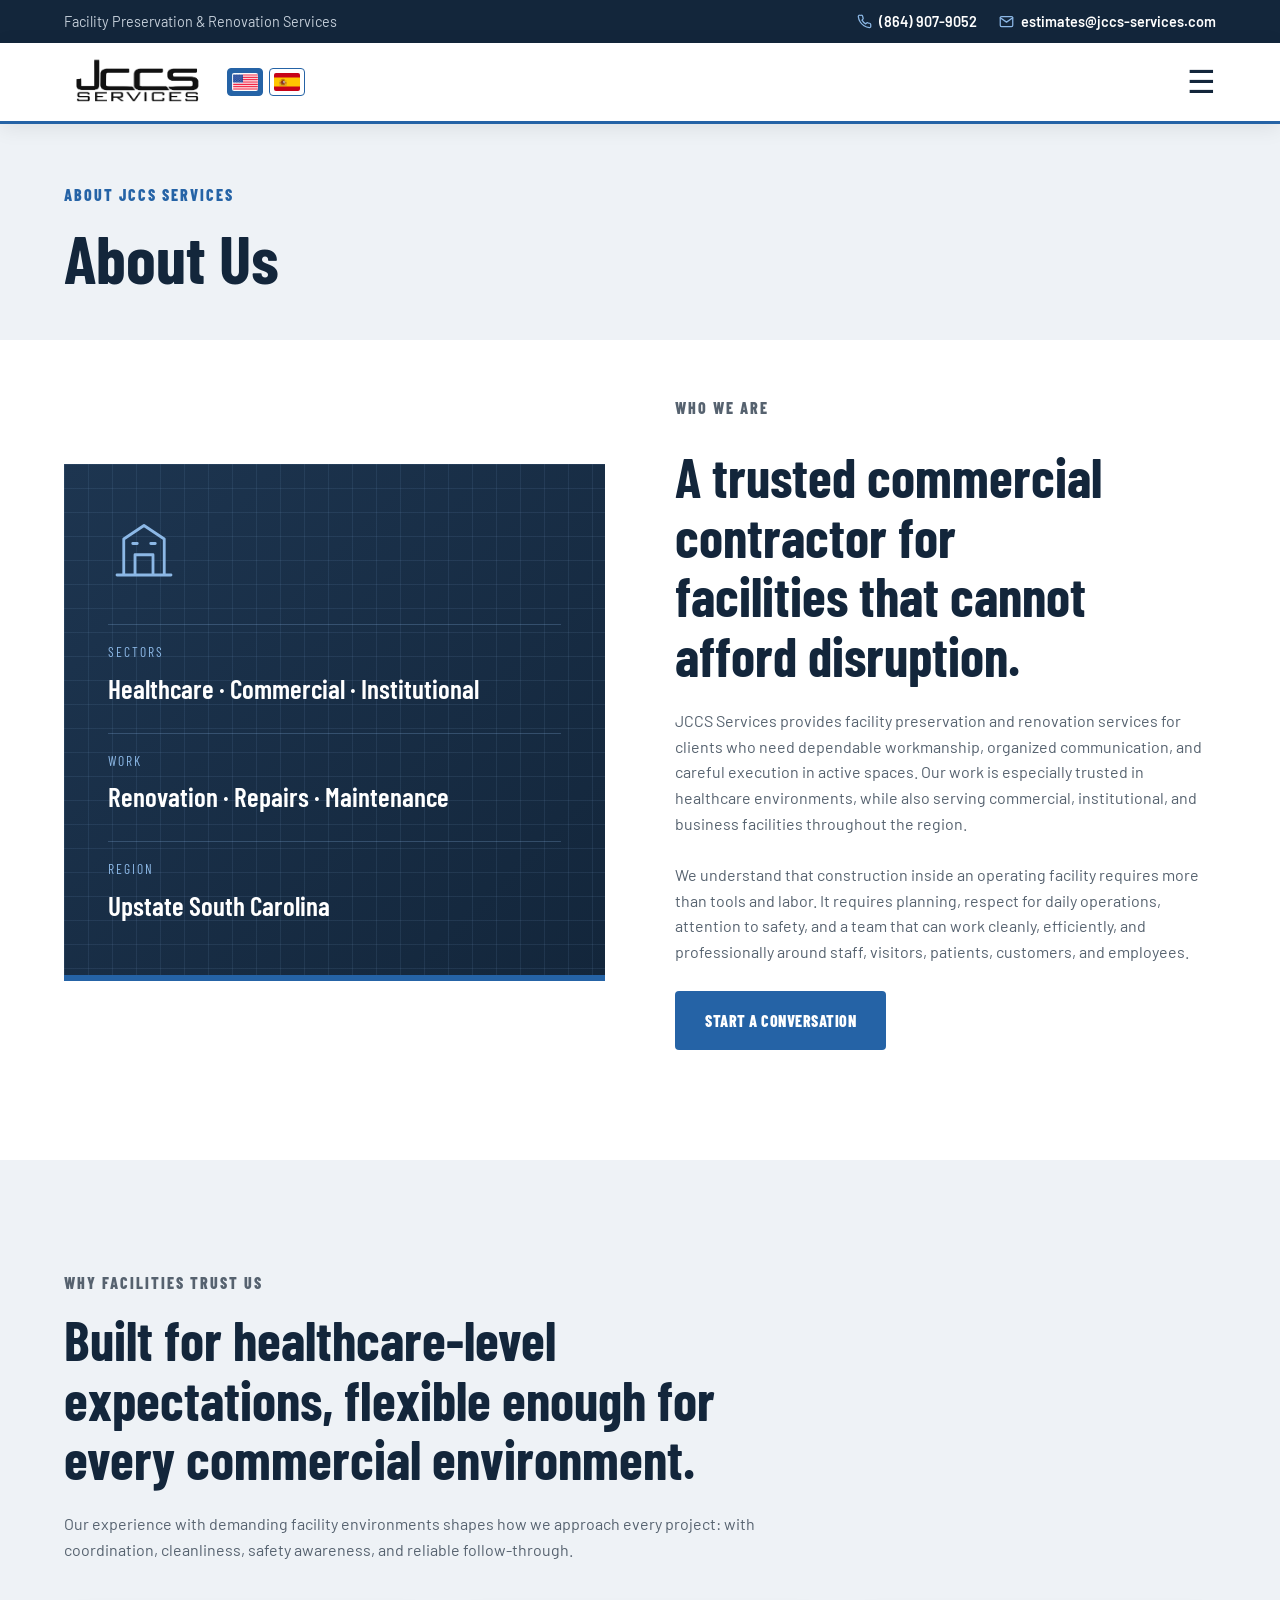
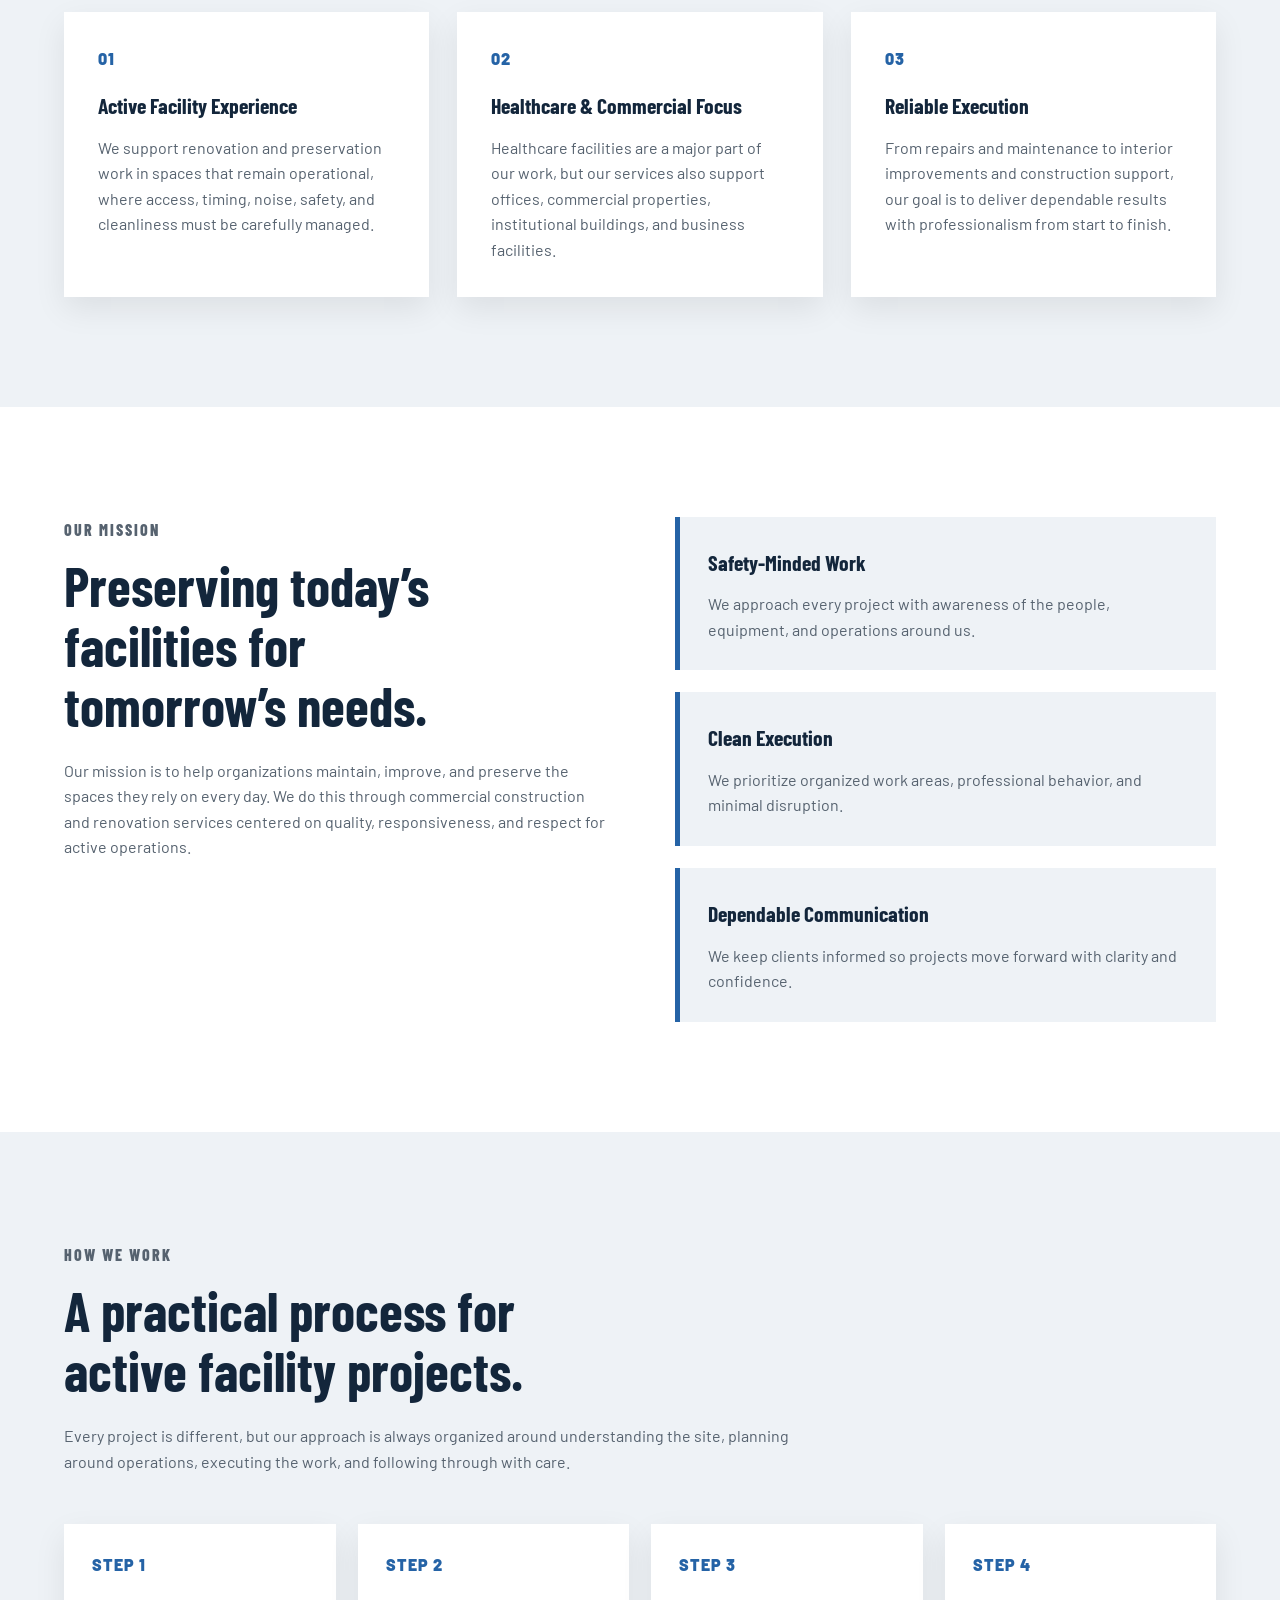
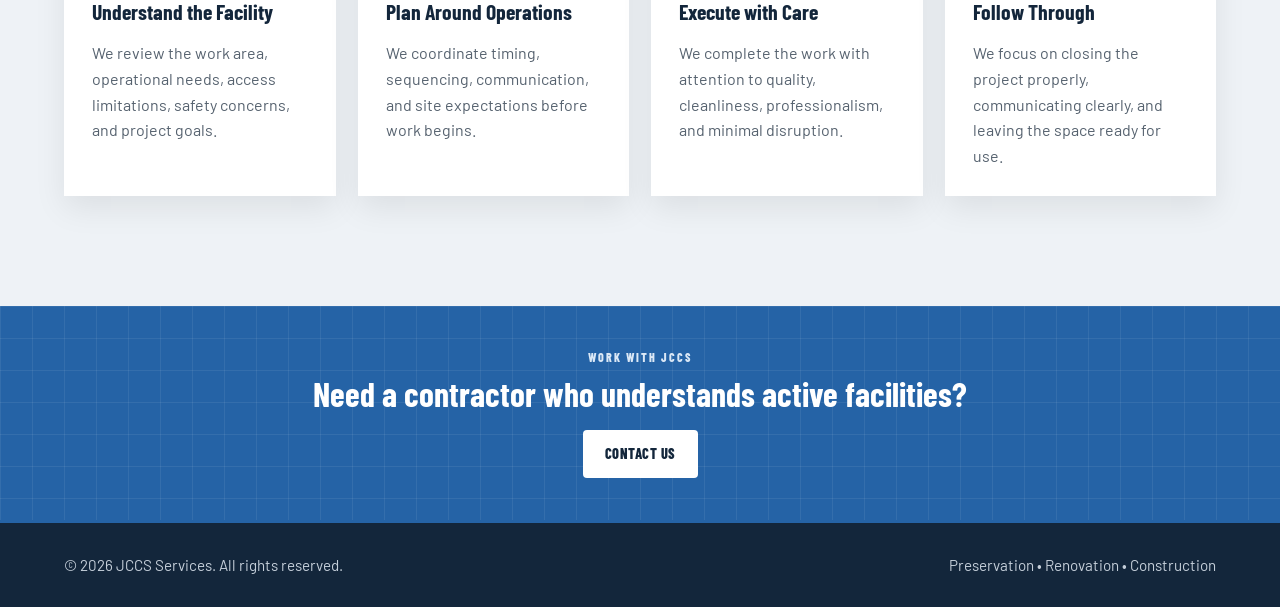
==== commit 18b0267c: "Add main phone and estimates email to top bar Phone and email links on every page; on phones the tag" ====
--- a/about/index.html
+++ b/about/index.html
@@ -17,6 +17,16 @@
     <div class="top-bar">
         <div class="container top-bar-content">
             <p data-en="Facility Preservation & Renovation Services" data-es="Servicios de Preservación y Renovación de Instalaciones">Facility Preservation & Renovation Services</p>
+            <div class="top-bar-contact">
+                <a href="tel:+18649079052" aria-label="Call JCCS Services at (864) 907-9052">
+                    <svg viewBox="0 0 24 24" fill="none" stroke="currentColor" stroke-width="2" stroke-linecap="round" stroke-linejoin="round" aria-hidden="true"><path d="M22 16.9v3a2 2 0 0 1-2.2 2 19.8 19.8 0 0 1-8.6-3.1 19.5 19.5 0 0 1-6-6A19.8 19.8 0 0 1 2.1 4.2 2 2 0 0 1 4.1 2h3a2 2 0 0 1 2 1.7c.1.9.4 1.8.7 2.7a2 2 0 0 1-.5 2.1L8 9.8a16 16 0 0 0 6 6l1.3-1.3a2 2 0 0 1 2.1-.4c.9.3 1.8.6 2.7.7a2 2 0 0 1 1.7 2z"/></svg>
+                    <span>(864) 907-9052</span>
+                </a>
+                <a href="mailto:estimates@jccs-services.com" aria-label="Email estimates@jccs-services.com">
+                    <svg viewBox="0 0 24 24" fill="none" stroke="currentColor" stroke-width="2" stroke-linecap="round" stroke-linejoin="round" aria-hidden="true"><rect x="2" y="4" width="20" height="16" rx="2"/><path d="m22 6-10 7L2 6"/></svg>
+                    <span>estimates@jccs-services.com</span>
+                </a>
+            </div>
         </div>
     </div>
 
--- a/css/style.css
+++ b/css/style.css
@@ -2622,3 +2622,43 @@
     .card-graphic { height: 130px; }
     .hero { padding-block: 80px 90px; }
 }
+
+/* Top bar phone + email */
+.top-bar-contact {
+    display: flex;
+    flex-wrap: wrap;
+    align-items: center;
+    gap: 6px 22px;
+}
+
+.top-bar-contact a {
+    display: inline-flex;
+    align-items: center;
+    gap: 7px;
+    color: #ffffff;
+    text-decoration: none;
+    font-weight: 600;
+    white-space: nowrap;
+}
+
+.top-bar-contact a:hover { color: var(--accent-on-dark); }
+
+.top-bar-contact svg {
+    width: 15px;
+    height: 15px;
+    flex: none;
+    color: var(--accent-on-dark);
+}
+
+@media (max-width: 760px) {
+    .top-bar-content {
+        flex-direction: column;
+        align-items: center;
+        gap: 6px;
+        text-align: center;
+    }
+
+    .top-bar-content > p { display: none; }
+
+    .top-bar-contact { justify-content: center; }
+}
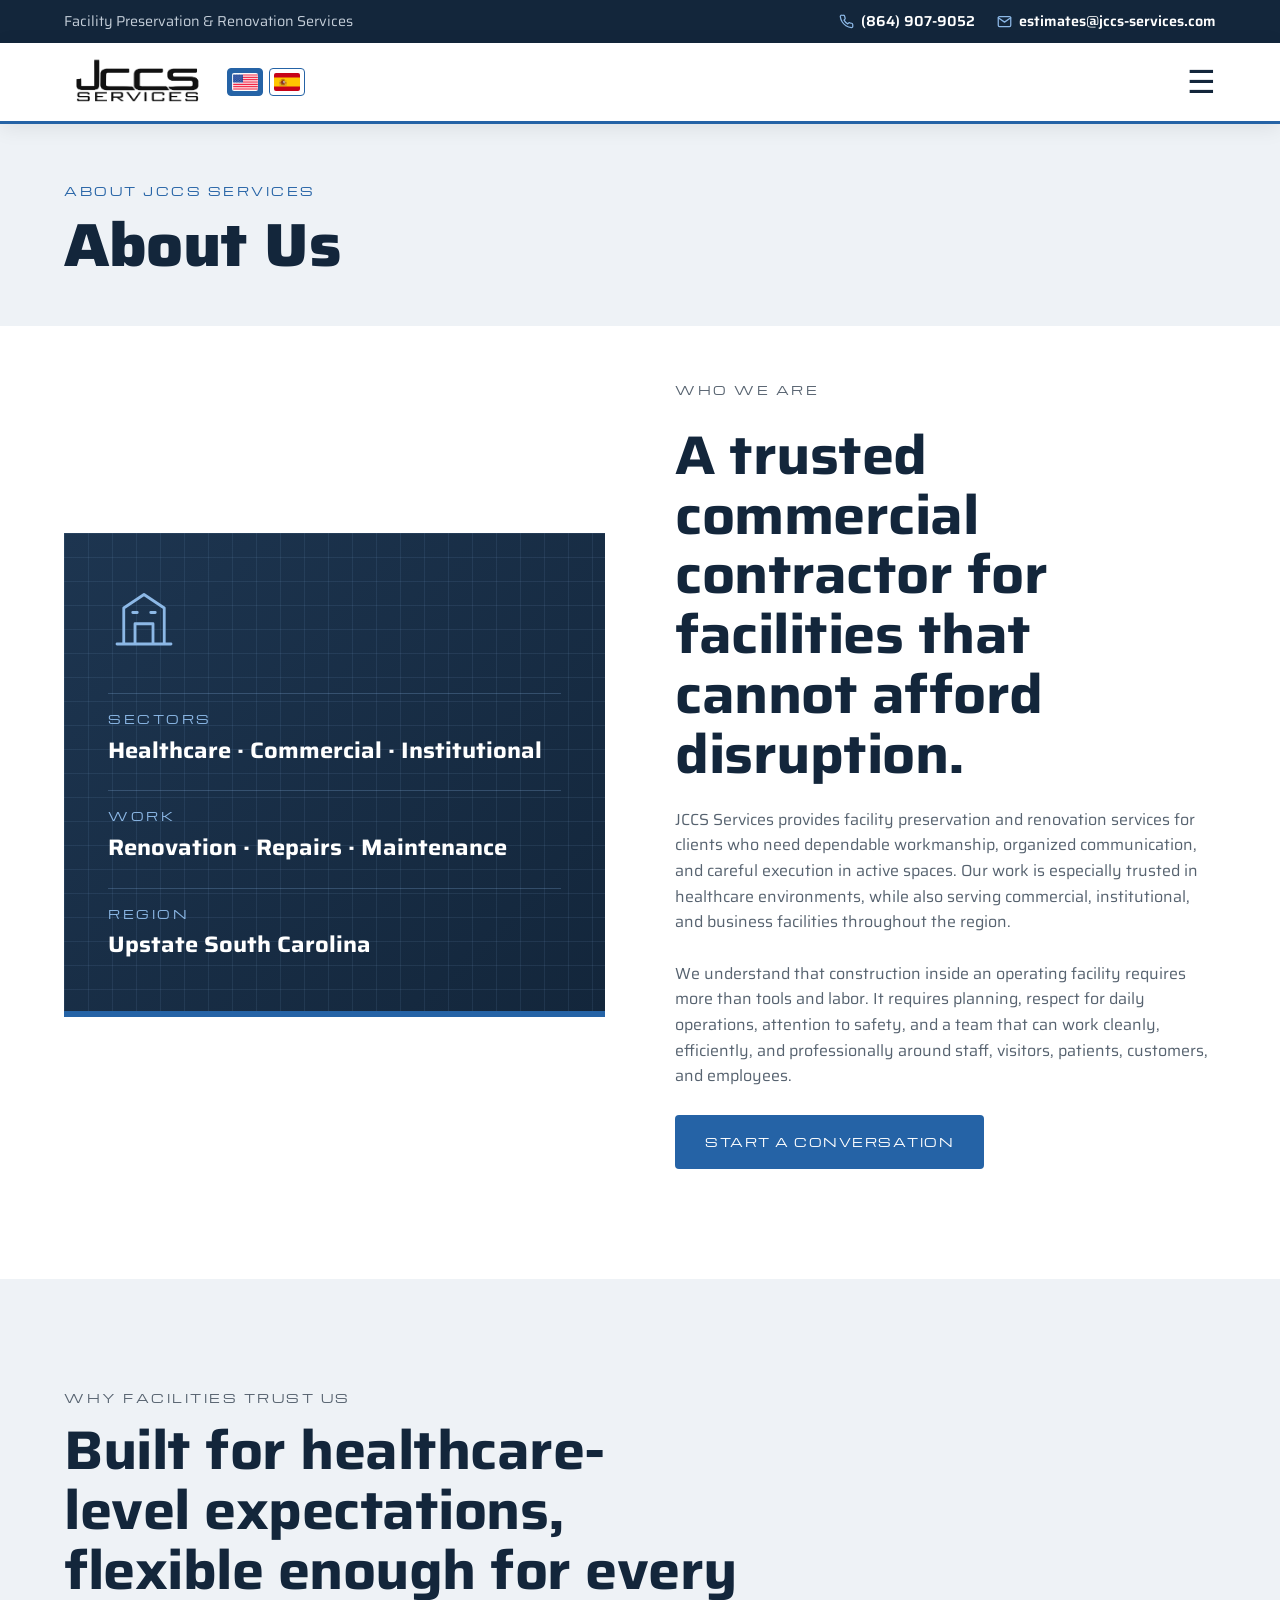
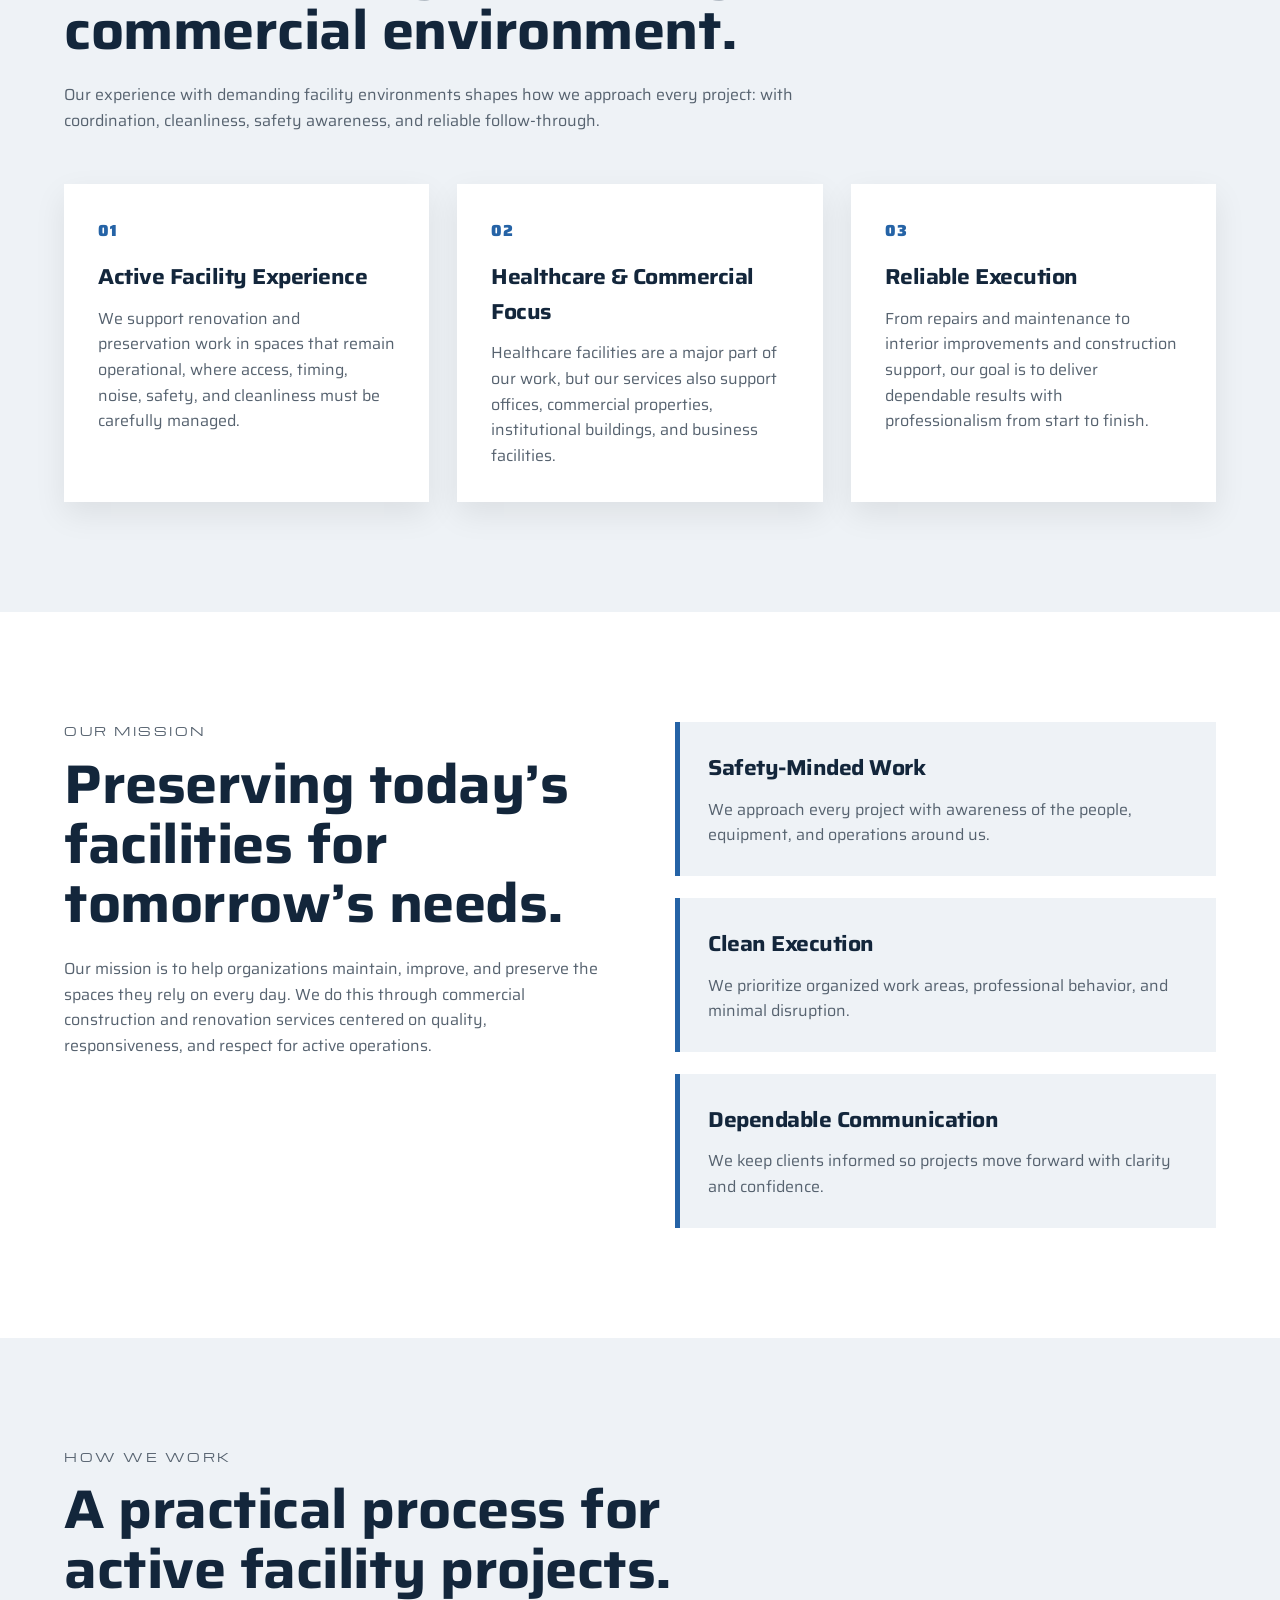
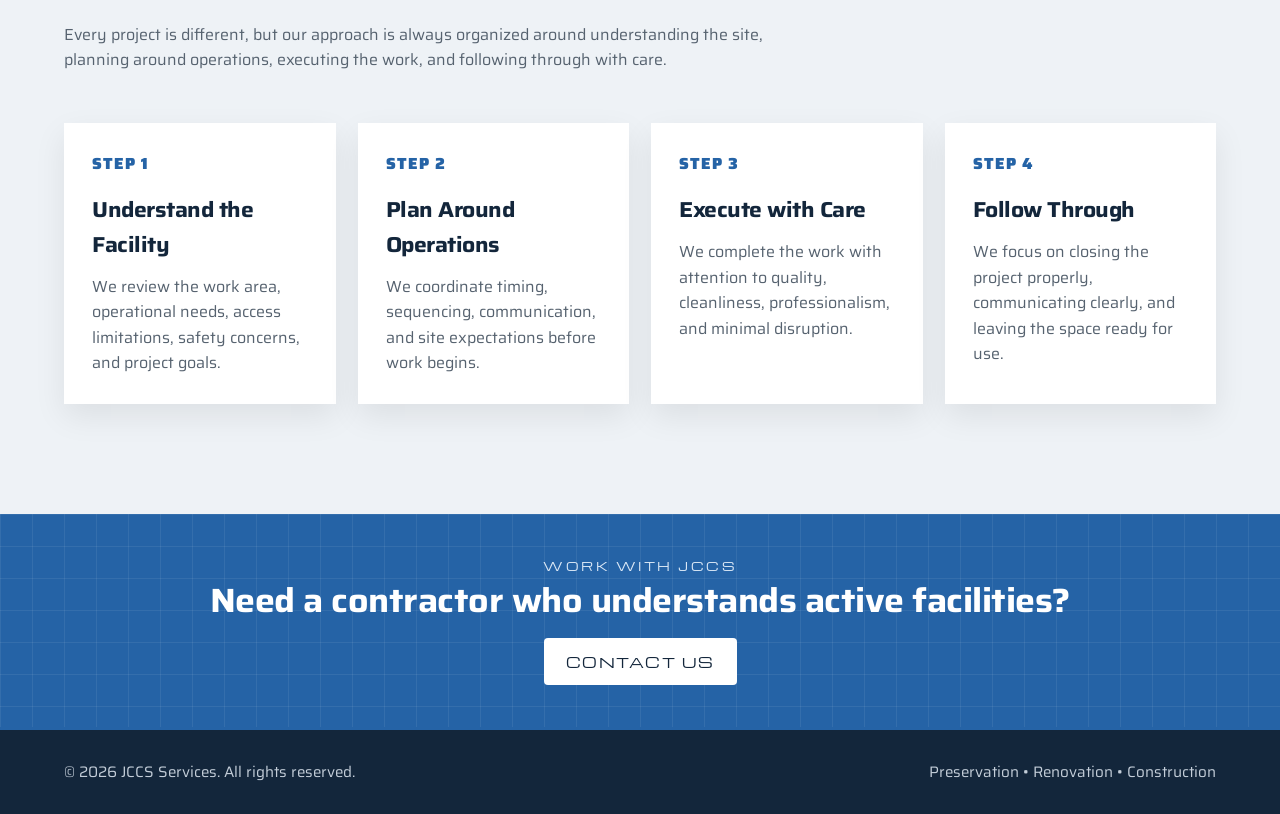
==== commit d2079c80: "Match site type to the logo: Saira + Michroma Saira (set slightly extended for headings) echoes the " ====
--- a/about/index.html
+++ b/about/index.html
@@ -8,7 +8,7 @@
     <title>About | JCCS Services</title>
     <link rel="preconnect" href="https://fonts.googleapis.com">
     <link rel="preconnect" href="https://fonts.gstatic.com" crossorigin>
-    <link rel="stylesheet" href="https://fonts.googleapis.com/css2?family=Barlow:wght@400;500;600&family=Barlow+Condensed:wght@600;700&display=swap">
+    <link rel="stylesheet" href="https://fonts.googleapis.com/css2?family=Michroma&family=Saira:wdth,wght@100..125,400..800&display=swap">
     <link rel="stylesheet" href="/css/style.css">
 </head>
 <body>
--- a/css/style.css
+++ b/css/style.css
@@ -14,8 +14,10 @@
     --steel-light: #c4ced9;
     --line: #dde3ea;
     --surface: #eef2f6;      /* concrete gray section background */
-    --font-body: "Barlow", "Helvetica Neue", Arial, sans-serif;
-    --font-display: "Barlow Condensed", "Arial Narrow", Arial, sans-serif;
+    /* Matched to the logo's squared, extended lettering (Eurostile/Microgramma style) */
+    --font-body: "Saira", "Helvetica Neue", Arial, sans-serif;
+    --font-display: "Saira", "Helvetica Neue", Arial, sans-serif;
+    --font-label: "Michroma", "Saira", Arial, sans-serif;
 }
 
 * {
@@ -2662,3 +2664,53 @@
 
     .top-bar-contact { justify-content: center; }
 }
+
+/* Logo carousel: hold still for visitors who turn off motion */
+@media (prefers-reduced-motion: reduce) {
+    .client-logo-track {
+        animation: none;
+        flex-wrap: wrap;
+        justify-content: center;
+        width: 100%;
+    }
+
+    .client-logo-item[aria-hidden="true"] { display: none; }
+}
+
+/* Logo-matched type */
+h1, h2, h3 {
+    font-family: var(--font-display);
+    font-stretch: 112%;
+    font-weight: 700;
+    letter-spacing: -0.5px;
+}
+
+h1 { font-weight: 800; }
+
+.hero h1 { font-size: clamp(2.3rem, 5vw, 4.2rem); line-height: 1.08; }
+.page-hero h1,
+.page-title-content h1 { font-size: clamp(2.2rem, 5vw, 3.8rem); }
+.trusted-clients h2 { font-size: clamp(1.8rem, 3.8vw, 3.3rem); letter-spacing: -0.5px; }
+
+.section-label,
+.eyebrow,
+.btn,
+.nav-menu a,
+.facility-panel dt {
+    font-family: var(--font-label);
+    font-weight: 400;
+    font-stretch: normal;
+}
+
+.section-label,
+.eyebrow,
+.facility-panel dt { font-size: 0.72rem; letter-spacing: 2.5px; }
+
+.btn,
+.nav-menu a { font-size: 0.78rem; letter-spacing: 1.5px; }
+
+.facility-panel dd { font-stretch: 112%; font-weight: 700; }
+
+body { font-stretch: 100%; }
+
+.facility-panel dd { font-size: clamp(1.1rem, 1.8vw, 1.4rem); }
